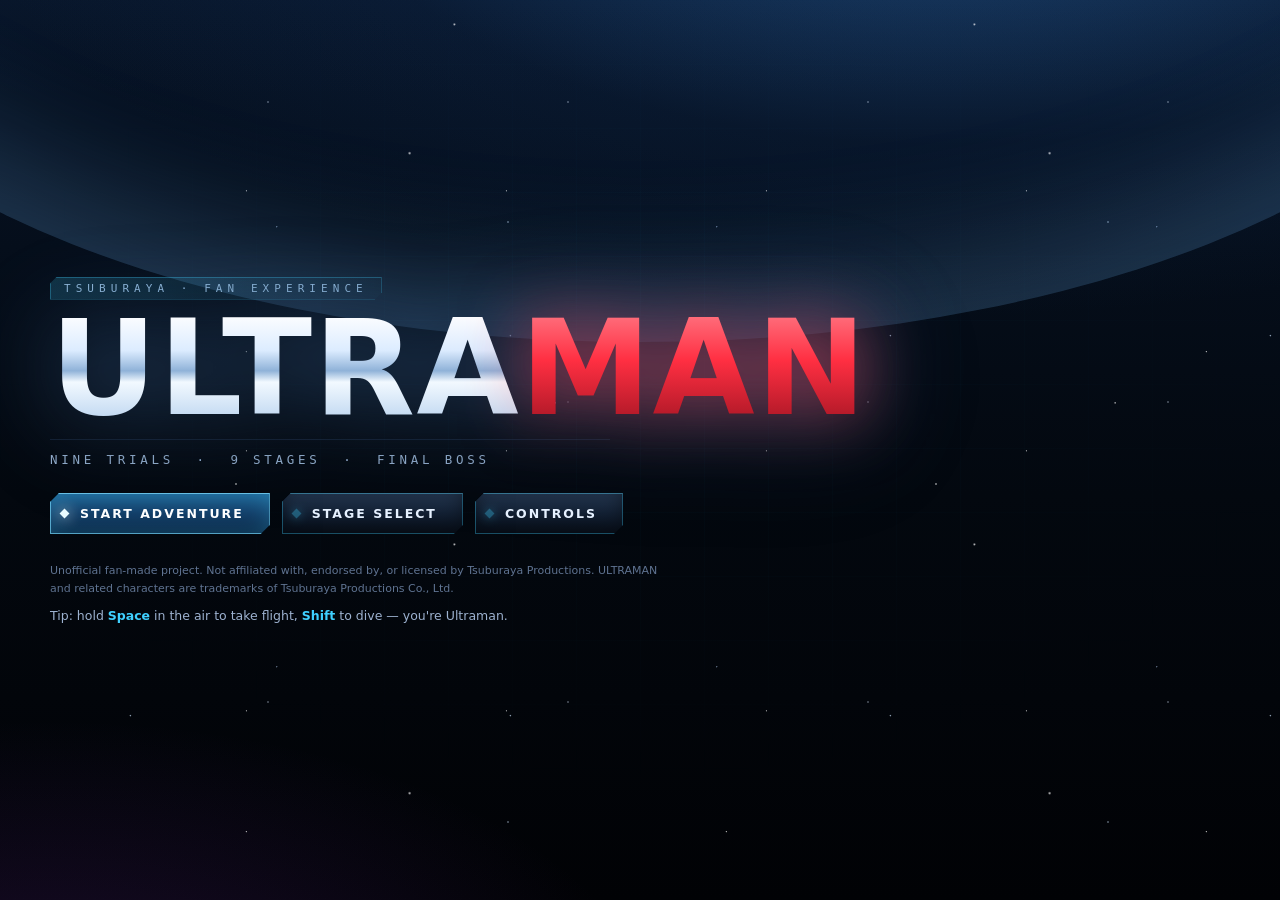
==== index.html @ 9711d571 "tokusatsu-brawler: three.js engine + asset pipeline for giant-hero vs kaiju games An engine, a level" ====
<!DOCTYPE html>
<html lang="id">
<head>
<meta charset="utf-8" />
<meta name="viewport" content="width=device-width, initial-scale=1, maximum-scale=1, user-scalable=no" />
<title>ULTRAMAN — Nine Trials</title>
<link rel="stylesheet" href="css/style.css?v=3" />
</head>
<body>

<div id="app">
  <canvas id="gl"></canvas>

  <!-- ======================= HUD ======================= -->
  <div id="hud" class="hidden">
    <!-- top left: vitals -->
    <div class="hud-tl">
      <div class="hero-card">
        <img id="heroPortrait" alt="" />
        <div class="hero-info">
          <div class="hero-name">ULTRAMAN</div>
          <div class="bar bar-hp">
            <div class="bar-fill" id="hpFill"></div>
            <div class="bar-ghost" id="hpGhost"></div>
            <span class="bar-label" id="hpText">100 / 100</span>
          </div>
          <div class="bar bar-en">
            <div class="bar-fill" id="enFill"></div>
            <span class="bar-label" id="enText">ENERGY</span>
          </div>
        </div>
        <div class="timer" id="colorTimer" title="Color Timer">
          <div class="timer-core"></div>
        </div>
      </div>
      <div class="ultra-clock">
        <span class="uc-label">ULTRA TIME</span>
        <span class="uc-time" id="ultraTime">3:00</span>
      </div>
    </div>

    <!-- top right: level + score -->
    <div class="hud-tr">
      <div class="stage-label">STAGE <span id="stageNum">1</span> / 9</div>
      <div class="stage-name" id="stageName">TOKYO RAMPAGE</div>
      <div class="obj" id="objective">Defeat all kaiju</div>
      <div class="score-row">
        <span class="score" id="score">0</span>
        <span class="score-cap">SCORE</span>
      </div>
      <div class="wave-row" id="waveRow"></div>
    </div>

    <!-- combo -->
    <div class="combo hidden" id="combo">
      <span id="comboNum">0</span><span class="combo-x">HIT</span>
      <div class="combo-rank" id="comboRank"></div>
    </div>

    <!-- hints -->
    <div class="hint" id="hint"></div>

    <!-- boss bar -->
    <div class="bossbar hidden" id="bossbar">
      <div class="boss-name" id="bossName">ZETTON</div>
      <div class="boss-hp"><div class="boss-hp-fill" id="bossFill"></div></div>
      <div class="boss-phase" id="bossPhase"></div>
    </div>

    <!-- finisher prompt -->
    <div class="finisher hidden" id="finisher">
      <div class="fin-key">F</div>
      <div class="fin-text">FINISH</div>
    </div>

    <!-- action bar -->
    <div class="actionbar">
      <div class="act" data-k="J"><b>J</b>LIGHT</div>
      <div class="act" data-k="K"><b>K</b>HEAVY</div>
      <div class="act" data-k="U"><b>U</b>SPECIUM</div>
      <div class="act" data-k="I"><b>I</b>SLASH</div>
      <div class="act" data-k="Q"><b>Q</b>DASH</div>
      <div class="act" data-k="Space"><b>SPC</b>FLY</div>
    </div>

    <div class="dbg" id="dbg"></div>
  </div>

  <!-- ======================= TITLE ======================= -->
  <div id="title" class="screen">
    <div class="title-bg"></div>
    <div class="title-art" id="titleArt"></div>
    <div class="title-inner">
      <div class="logo">
        <div class="logo-sub">TSUBURAYA · FAN EXPERIENCE</div>
        <h1>ULTRA<span>MAN</span></h1>
        <div class="logo-tag">NINE TRIALS &nbsp;·&nbsp; 9 STAGES &nbsp;·&nbsp; FINAL BOSS</div>
      </div>
      <div class="menu">
        <button class="btn primary" id="btnStart">START ADVENTURE</button>
        <button class="btn" id="btnLevels">STAGE SELECT</button>
        <button class="btn" id="btnControls">CONTROLS</button>
      </div>
      <div class="title-foot">
        <p class="disclaimer">
          Unofficial fan-made project. Not affiliated with, endorsed by, or licensed by
          Tsuburaya Productions. ULTRAMAN and related characters are trademarks of
          Tsuburaya Productions Co., Ltd.
        </p>
        <p class="hintline">Tip: hold <b>Space</b> in the air to take flight, <b>Shift</b> to dive — you're Ultraman.</p>
      </div>
    </div>
  </div>

  <!-- ======================= STAGE SELECT ======================= -->
  <div id="levelselect" class="screen hidden">
    <div class="panel wide">
      <h2>STAGE SELECT</h2>
      <div class="stages" id="stageGrid"></div>
      <div class="panel-foot"><button class="btn" id="btnLsBack">BACK</button></div>
    </div>
  </div>

  <!-- ======================= CONTROLS ======================= -->
  <div id="controls" class="screen hidden">
    <div class="panel">
      <h2>CONTROLS</h2>
      <div class="ctrl-grid">
        <div class="ctrl"><b>W A S D</b><span>Move</span></div>
        <div class="ctrl"><b>MOUSE</b><span>Look / aim</span></div>
        <div class="ctrl"><b>SHIFT</b><span>Sprint · hold in air to DIVE</span></div>
        <div class="ctrl"><b>SPACE</b><span>Jump · hold in air to FLY (release to sink)</span></div>
        <div class="ctrl"><b>J / Left click</b><span>Light attack — 3-hit combo</span></div>
        <div class="ctrl"><b>K / Right click</b><span>Heavy strike — breaks guard</span></div>
        <div class="ctrl"><b>U</b><span>Specium Ray — costs 40 energy</span></div>
        <div class="ctrl"><b>I</b><span>Ultra Slash — piercing ring</span></div>
        <div class="ctrl"><b>Q</b><span>Dash — invincible frames</span></div>
        <div class="ctrl"><b>F</b><span>Finisher (when prompted)</span></div>
        <div class="ctrl"><b>C</b><span>Lock-on / release camera</span></div>
        <div class="ctrl"><b>G</b><span>Summon an Ultra ally (once per stage)</span></div>
        <div class="ctrl"><b>M</b><span>Mute / unmute</span></div>
        <div class="ctrl"><b>ESC</b><span>Pause</span></div>
      </div>
      <p class="note">Chain light hits to raise the combo meter — higher combos build Ultra Energy faster and score more.
      Watch the <b>Ultra Timer</b>: when it hits zero your power drains and damage taken doubles.</p>
      <div class="panel-foot"><button class="btn" id="btnCtrlBack">BACK</button></div>
    </div>
  </div>

  <!-- ======================= PAUSE ======================= -->
  <div id="pause" class="screen hidden">
    <div class="panel">
      <h2>PAUSED</h2>
      <div class="menu">
        <button class="btn primary" id="btnResume">RESUME</button>
        <button class="btn" id="btnRestart">RESTART STAGE</button>
        <button class="btn" id="btnQuit">QUIT TO TITLE</button>
      </div>
      <div class="panel-foot small" id="pauseStats"></div>
    </div>
  </div>

  <!-- ======================= STAGE CLEAR ======================= -->
  <div id="clear" class="screen hidden">
    <div class="panel">
      <div class="clear-badge">STAGE CLEAR</div>
      <h2 id="clearTitle">TOKYO RAMPAGE</h2>
      <div class="stats" id="clearStats"></div>
      <div class="upgrade">
        <div class="up-title">CHOOSE A POWER-UP</div>
        <div class="up-grid" id="upGrid"></div>
      </div>
      <div class="panel-foot"><button class="btn primary" id="btnNext">NEXT STAGE</button></div>
    </div>
  </div>

  <!-- ======================= GAME OVER ======================= -->
  <div id="gameover" class="screen hidden">
    <div class="panel">
      <h2 class="danger" id="goTitle">COLOR TIMER — OUT</h2>
      <p class="note" id="goNote">The light fades… but Ultraman never truly falls.</p>
      <div class="stats" id="goStats"></div>
      <div class="panel-foot">
        <button class="btn primary" id="btnRetry">RETRY STAGE</button>
        <button class="btn" id="btnGoTitle">TITLE</button>
      </div>
    </div>
  </div>

  <!-- ======================= VICTORY ======================= -->
  <div id="victory" class="screen hidden">
    <div class="panel">
      <div class="clear-badge gold">ALL TRIALS CLEARED</div>
      <h2>PEACE RETURNS TO EARTH</h2>
      <div class="stats" id="vicStats"></div>
      <div class="panel-foot">
        <button class="btn primary" id="btnVicLevels">STAGE SELECT</button>
        <button class="btn" id="btnVicTitle">TITLE</button>
      </div>
    </div>
  </div>

  <!-- ======================= TOAST ======================= -->
  <div id="toast" class="hidden">
    <div class="toast-stage" id="toastStage">STAGE 1</div>
    <div class="toast-name" id="toastName">TOKYO RAMPAGE</div>
    <div class="toast-sub" id="toastSub"></div>
  </div>

  <div id="flash"></div>
  <div id="loading"><div class="spin"></div><div class="load-text">LOADING…</div></div>
</div>

<script src="js/three.min.js"></script>
<script src="js/lib/GLTFLoader.js"></script>
<script src="js/lib/SkeletonUtils.js"></script>
<script src="js/audio.js?v=3"></script>
<script src="js/fx.js?v=3"></script>
<script src="js/sprites.js?v=3"></script>
<script src="js/models.js?v=3"></script>
<script src="js/world.js?v=3"></script>
<script src="js/enemies.js?v=3"></script>
<script src="js/player.js?v=3"></script>
<script src="js/game.js?v=3"></script>
</body>
</html>
---- css/style.css ----
/* ============================================================================
   ULTRAMAN — NINE TRIALS
   Console UI skin: beveled steel frames, cut corners, cyan HUD glow.
   ========================================================================== */
:root{
  /* space + steel */
  --bg-0:#03060d;
  --bg-1:#070f1c;
  --steel-0:#31465f;
  --steel-1:#1d2c41;
  --steel-2:#111d2e;
  --steel-3:#070d17;
  --fill-0:#0a1322;
  --fill-1:#050a13;

  /* accents */
  --cyan:#3fd0ff;
  --cyan-dk:#1b6f96;
  --blue:#2f6fe0;
  --green:#39e07a;
  --amber:#ffc63d;
  --red:#ff3a4d;
  --violet:#9a6cff;

  /* type */
  --text:#e2ecfa;
  --muted:#7f95b5;
  --dim:#55698a;

  --line:rgba(63,208,255,.22);
  --line-soft:rgba(120,170,255,.13);
  --glass:rgba(8,15,26,.78);

  --mono:"SF Mono",ui-monospace,"JetBrains Mono",Menlo,Consolas,monospace;
  --sans:"Helvetica Neue",Inter,system-ui,-apple-system,"Segoe UI",Roboto,sans-serif;

  --ch:16px;          /* cut-corner size for panels */
  --ch-s:9px;         /* cut-corner size for buttons */
}
*{box-sizing:border-box;margin:0;padding:0}
html,body{height:100%;background:#000;overflow:hidden;color:var(--text);font-family:var(--sans);
  -webkit-font-smoothing:antialiased}
#app{position:fixed;inset:0;overflow:hidden}
canvas#gl{position:absolute;inset:0;width:100%;height:100%;display:block;background:#000}
.hidden{display:none !important}
button{font-family:inherit}

/* chamfer helpers */
.chamfer{clip-path:polygon(var(--ch) 0,100% 0,100% calc(100% - var(--ch)),calc(100% - var(--ch)) 100%,0 100%,0 var(--ch))}
.chamfer-s{clip-path:polygon(var(--ch-s) 0,100% 0,100% calc(100% - var(--ch-s)),calc(100% - var(--ch-s)) 100%,0 100%,0 var(--ch-s))}

/* ---------- shared space backdrop ---------- */
.screen{position:absolute;inset:0;display:flex;align-items:center;justify-content:center;z-index:40;
  overflow:hidden;
  background:
    radial-gradient(120% 80% at 76% -14%,rgba(48,118,196,.40) 0%,rgba(18,48,92,.14) 38%,transparent 62%),
    radial-gradient(90% 70% at 8% 112%,rgba(122,52,190,.20) 0%,transparent 58%),
    linear-gradient(180deg,#061021 0%,#03080f 52%,#010307 100%);
  animation:fadein .3s ease}
.screen::before{ /* star field */
  content:"";position:absolute;inset:-10%;pointer-events:none;opacity:.75;
  background-image:
    radial-gradient(1.6px 1.6px at 12% 22%,#fff,transparent),
    radial-gradient(1.2px 1.2px at 68% 12%,#cfe6ff,transparent),
    radial-gradient(1.8px 1.8px at 84% 38%,#fff,transparent),
    radial-gradient(1.1px 1.1px at 32% 64%,#dbe9ff,transparent),
    radial-gradient(1.5px 1.5px at 52% 82%,#fff,transparent),
    radial-gradient(1px 1px at 92% 72%,#bcd6ff,transparent),
    radial-gradient(1.3px 1.3px at 22% 88%,#fff,transparent),
    radial-gradient(1px 1px at 44% 8%,#fff,transparent),
    radial-gradient(1.2px 1.2px at 6% 52%,#cfe6ff,transparent),
    radial-gradient(1.1px 1.1px at 78% 92%,#fff,transparent);
  background-size:520px 520px,380px 380px,640px 640px,300px 300px,700px 700px,440px 440px,560px 560px,260px 260px,600px 600px,480px 480px;
  background-repeat:repeat}
.screen::after{ /* planet limb + scanlines */
  content:"";position:absolute;left:-20%;right:-20%;top:-58vh;height:96vh;border-radius:50%;
  pointer-events:none;
  background:linear-gradient(180deg,rgba(96,158,232,.20) 0%,rgba(50,104,178,.07) 42%,transparent 72%);
  box-shadow:inset 0 -60px 120px rgba(120,190,255,.22)}
@keyframes fadein{from{opacity:0}to{opacity:1}}

/* ---------- panels ---------- */
.panel{position:relative;z-index:2;width:min(700px,92vw);max-height:94vh;overflow:hidden;
  padding:30px 34px 26px;
  --ch:16px;
  clip-path:polygon(var(--ch) 0,100% 0,100% calc(100% - var(--ch)),calc(100% - var(--ch)) 100%,0 100%,0 var(--ch));
  background:linear-gradient(180deg,var(--steel-0) 0%,var(--steel-1) 4%,var(--steel-2) 18%,var(--steel-3) 100%);
  filter:drop-shadow(0 26px 60px rgba(0,0,0,.72)) drop-shadow(0 0 22px rgba(63,208,255,.13))}
.panel::before{ /* inner console fill */
  content:"";position:absolute;inset:4px;z-index:0;--ch:13px;
  clip-path:polygon(var(--ch) 0,100% 0,100% calc(100% - var(--ch)),calc(100% - var(--ch)) 100%,0 100%,0 var(--ch));
  background:
    linear-gradient(180deg,rgba(20,40,66,.55),rgba(5,10,19,.92) 26%,rgba(4,8,15,.96)),
    linear-gradient(180deg,#081020,#04080f);
  box-shadow:inset 0 0 0 1px rgba(63,208,255,.16),inset 0 0 60px rgba(0,0,0,.6)}
.panel::after{ /* corner brackets + scanlines */
  content:"";position:absolute;inset:10px;z-index:2;pointer-events:none;opacity:.6;
  background:
    linear-gradient(var(--cyan),var(--cyan)) left 0 top 0/22px 2px no-repeat,
    linear-gradient(var(--cyan),var(--cyan)) left 0 top 0/2px 22px no-repeat,
    linear-gradient(var(--cyan),var(--cyan)) right 0 top 0/22px 2px no-repeat,
    linear-gradient(var(--cyan),var(--cyan)) right 0 top 0/2px 22px no-repeat,
    linear-gradient(var(--cyan),var(--cyan)) left 0 bottom 0/22px 2px no-repeat,
    linear-gradient(var(--cyan),var(--cyan)) left 0 bottom 0/2px 22px no-repeat,
    linear-gradient(var(--cyan),var(--cyan)) right 0 bottom 0/22px 2px no-repeat,
    linear-gradient(var(--cyan),var(--cyan)) right 0 bottom 0/2px 22px no-repeat}
.panel > *{position:relative;z-index:1}
.panel.wide{width:min(1000px,95vw)}

.panel h2{position:relative;font-size:20px;letter-spacing:.24em;font-weight:800;text-transform:uppercase;
  color:#eef7ff;padding:2px 0 13px 18px;margin-bottom:16px;text-shadow:0 0 20px rgba(63,208,255,.5)}
.panel h2::before{content:"";position:absolute;left:0;top:4px;width:4px;height:20px;
  background:linear-gradient(180deg,var(--cyan),rgba(63,208,255,.1));box-shadow:0 0 14px var(--cyan)}
.panel h2::after{content:"";position:absolute;left:0;right:0;bottom:0;height:1px;
  background:linear-gradient(90deg,rgba(63,208,255,.8),rgba(63,208,255,.18) 45%,rgba(63,208,255,0))}
.panel h2.danger{color:#ffe0e4;text-shadow:0 0 24px rgba(255,58,77,.75)}
.panel h2.danger::before{background:linear-gradient(180deg,var(--red),rgba(255,58,77,.1));box-shadow:0 0 14px var(--red)}
.panel h2.danger::after{background:linear-gradient(90deg,rgba(255,58,77,.8),rgba(255,58,77,.14) 45%,transparent)}
.panel .note{font-size:13px;line-height:1.7;color:#a4b8d4;margin-top:12px}
.panel .note b{color:var(--cyan)}
.panel-foot{margin-top:20px;display:flex;gap:12px;flex-wrap:wrap;align-items:center;
  padding-top:14px;border-top:1px solid var(--line-soft)}
.panel-foot.small{font-family:var(--mono);font-size:11.5px;color:var(--muted);letter-spacing:.12em;
  border-top:0;padding-top:6px}

/* ---------- buttons ---------- */
.btn{position:relative;appearance:none;border:0;cursor:pointer;color:#e6f1ff;
  padding:13px 26px 13px 30px;font-weight:800;letter-spacing:.16em;font-size:12.5px;text-transform:uppercase;
  --ch-s:9px;
  clip-path:polygon(var(--ch-s) 0,100% 0,100% calc(100% - var(--ch-s)),calc(100% - var(--ch-s)) 100%,0 100%,0 var(--ch-s));
  background:linear-gradient(180deg,#22344c 0%,#132135 52%,#0a1321 100%);
  box-shadow:inset 0 0 0 1px rgba(63,208,255,.34),inset 0 1px 0 rgba(255,255,255,.09),inset 0 -10px 20px rgba(0,0,0,.45);
  transition:transform .14s,box-shadow .14s,background .14s,filter .14s}
.btn::before{content:"";position:absolute;left:11px;top:50%;width:7px;height:7px;margin-top:-3.5px;
  background:var(--cyan);opacity:.35;transform:rotate(45deg);
  box-shadow:0 0 10px var(--cyan);transition:.14s}
.btn:hover{background:linear-gradient(180deg,#28485f,#122a3c 55%,#08131d);color:#fff;
  box-shadow:inset 0 0 0 1px var(--cyan),inset 0 0 22px rgba(63,208,255,.22),inset 0 1px 0 rgba(255,255,255,.12);
  filter:drop-shadow(0 0 14px rgba(63,208,255,.4));transform:translateY(-1px)}
.btn:hover::before{opacity:1}
.btn:active{transform:translateY(1px)}
.btn.primary{background:linear-gradient(180deg,#1d5f8f 0%,#123c66 50%,#08213d 100%);color:#fdfeff;
  box-shadow:inset 0 0 0 1px rgba(120,220,255,.65),inset 0 0 26px rgba(63,208,255,.28),inset 0 1px 0 rgba(255,255,255,.2)}
.btn.primary::before{background:#eafcff;opacity:1;box-shadow:0 0 14px #eafcff}
.btn.primary:hover{background:linear-gradient(180deg,#2b86bf,#155080 55%,#0a2b4d);
  filter:drop-shadow(0 0 20px rgba(63,208,255,.6))}

/* ---------- title ---------- */
#title{background:
  radial-gradient(120% 80% at 74% -16%,rgba(56,132,214,.45) 0%,rgba(20,54,102,.16) 40%,transparent 64%),
  radial-gradient(80% 60% at 4% 116%,rgba(126,54,196,.22) 0%,transparent 60%),
  linear-gradient(180deg,#071427,#03080f 55%,#010205 100%)}
.title-bg{position:absolute;inset:0;opacity:.5;
  background-image:
    linear-gradient(rgba(63,208,255,.05) 1px,transparent 1px),
    linear-gradient(90deg,rgba(63,208,255,.05) 1px,transparent 1px);
  background-size:64px 64px,64px 64px;
  mask-image:radial-gradient(72% 62% at 50% 42%,#000 2%,transparent 80%)}
.title-art{position:absolute;right:1vw;bottom:0;height:90vh;width:min(48vw,660px);
  background-size:contain;background-repeat:no-repeat;background-position:right bottom;opacity:.95;
  filter:drop-shadow(0 0 70px rgba(63,208,255,.3)) saturate(.92);pointer-events:none}
.title-inner{position:relative;z-index:3;width:min(1180px,94vw);display:flex;flex-direction:column;gap:26px}
.logo-sub{display:inline-block;font-family:var(--mono);font-size:11px;letter-spacing:.46em;color:#8fb6d8;
  padding:5px 14px;margin-bottom:12px;--ch-s:7px;
  clip-path:polygon(var(--ch-s) 0,100% 0,100% calc(100% - var(--ch-s)),calc(100% - var(--ch-s)) 100%,0 100%,0 var(--ch-s));
  background:linear-gradient(90deg,rgba(63,208,255,.18),rgba(63,208,255,.02));
  box-shadow:inset 0 0 0 1px rgba(63,208,255,.3)}
.logo h1{font-size:clamp(50px,10.5vw,132px);line-height:.86;font-weight:900;letter-spacing:.01em;
  background:linear-gradient(180deg,#ffffff 0%,#dcecff 34%,#8fb2d8 52%,#f2f9ff 62%,#b9d3ef 100%);
  -webkit-background-clip:text;background-clip:text;color:transparent;
  filter:drop-shadow(0 0 42px rgba(96,168,255,.45)) drop-shadow(0 10px 26px rgba(0,0,0,.75))}
.logo h1 span{background:linear-gradient(180deg,#ff8f9a 0%,#ff2f42 45%,#8e0f1c 100%);
  -webkit-background-clip:text;background-clip:text;color:transparent;
  filter:drop-shadow(0 0 34px rgba(255,58,77,.65))}
.logo-tag{display:block;margin-top:14px;padding-top:12px;font-family:var(--mono);font-size:12.5px;letter-spacing:.3em;
  color:#93aecd;border-top:1px solid var(--line-soft);max-width:560px}
.menu{display:flex;gap:12px;flex-wrap:wrap}
.title .menu .btn{min-width:238px}
.title-foot{max-width:660px;margin-top:2px}
.disclaimer{font-size:11px;line-height:1.65;color:#5f7391;max-width:620px}
.hintline{font-size:12.5px;color:#9db2d0;margin-top:10px}
.hintline b{color:var(--cyan)}

/* ---------- controls ---------- */
.ctrl-grid{display:grid;grid-template-columns:1fr 1fr;gap:8px;max-height:52vh;overflow:auto;padding-right:4px}
.ctrl{position:relative;display:flex;flex-direction:column;gap:3px;padding:9px 12px 9px 14px;
  background:linear-gradient(90deg,rgba(24,44,70,.55),rgba(9,16,28,.5));
  box-shadow:inset 0 0 0 1px rgba(120,170,255,.14),inset 0 1px 0 rgba(255,255,255,.04)}
.ctrl::before{content:"";position:absolute;left:0;top:8px;bottom:8px;width:3px;
  background:linear-gradient(180deg,var(--cyan),rgba(63,208,255,.05))}
.ctrl b{font-family:var(--mono);font-size:12px;color:var(--cyan);letter-spacing:.1em;text-transform:uppercase}
.ctrl span{font-size:12.5px;color:#a7bad6}

/* ---------- stage select ---------- */
.stages{display:grid;grid-template-columns:repeat(3,1fr);gap:11px;max-height:54vh;overflow:auto;padding-right:6px}
.stage-card{position:relative;text-align:left;padding:13px 14px 12px;cursor:pointer;color:inherit;border:0;
  --ch-s:10px;
  clip-path:polygon(var(--ch-s) 0,100% 0,100% calc(100% - var(--ch-s)),calc(100% - var(--ch-s)) 100%,0 100%,0 var(--ch-s));
  background:linear-gradient(180deg,rgba(34,54,80,.66),rgba(10,17,29,.82));
  box-shadow:inset 0 0 0 1px rgba(63,208,255,.2),inset 0 1px 0 rgba(255,255,255,.06);
  transition:.15s}
.stage-card:hover{background:linear-gradient(180deg,rgba(44,86,120,.72),rgba(12,26,42,.9));
  box-shadow:inset 0 0 0 1px var(--cyan),inset 0 0 24px rgba(63,208,255,.16);
  filter:drop-shadow(0 0 12px rgba(63,208,255,.3));transform:translateY(-2px)}
.stage-card.locked{opacity:.42;cursor:not-allowed;filter:grayscale(.85)}
.stage-card.locked::after{content:"LOCKED";position:absolute;right:10px;bottom:8px;font-family:var(--mono);
  font-size:9px;letter-spacing:.24em;color:#8b9cb5;border:1px solid rgba(140,160,190,.35);padding:2px 6px}
.stage-card .sc-n{font-family:var(--mono);font-size:10px;color:var(--cyan);letter-spacing:.26em;opacity:.9}
.stage-card .sc-t{font-size:14.5px;font-weight:800;letter-spacing:.07em;margin:4px 0 5px;color:#fff;
  text-shadow:0 0 16px rgba(63,208,255,.35)}
.stage-card .sc-d{font-size:11px;color:#94a9c6;line-height:1.45;min-height:32px}
.stage-card .sc-b{margin-top:9px;padding-top:8px;border-top:1px solid rgba(63,208,255,.16);
  font-family:var(--mono);font-size:10px;color:#ff8b96;letter-spacing:.14em}
.stage-card .sc-diff{position:absolute;top:12px;right:13px;font-family:var(--mono);font-size:9px;
  letter-spacing:.18em;color:#9db4d2;border:1px solid rgba(140,170,200,.3);padding:2px 5px}
.stage-card .sc-diff.hard{color:#ffc63d;border-color:rgba(255,198,61,.45)}
.stage-card .sc-diff.extreme{color:#ff6b7a;border-color:rgba(255,58,77,.5)}
.stage-card .sc-star{margin-top:6px;font-family:var(--mono);font-size:10px;color:var(--amber);letter-spacing:.12em}

/* ---------- upgrade ---------- */
.upgrade{margin-top:18px;border-top:1px solid var(--line-soft);padding-top:15px}
.up-title{font-family:var(--mono);font-size:11px;letter-spacing:.28em;color:#8fa6c9;margin-bottom:11px}
.up-grid{display:grid;grid-template-columns:repeat(3,1fr);gap:10px}
.up-card{position:relative;padding:12px 12px 12px 34px;cursor:pointer;text-align:left;color:inherit;border:0;
  --ch-s:9px;
  clip-path:polygon(var(--ch-s) 0,100% 0,100% calc(100% - var(--ch-s)),calc(100% - var(--ch-s)) 100%,0 100%,0 var(--ch-s));
  background:linear-gradient(180deg,rgba(32,52,78,.6),rgba(9,16,28,.82));
  box-shadow:inset 0 0 0 1px rgba(63,208,255,.18);transition:.15s}
.up-card::before{content:attr(data-i);position:absolute;left:9px;top:12px;width:16px;height:16px;
  display:grid;place-items:center;font-family:var(--mono);font-size:10px;color:var(--cyan);
  background:rgba(63,208,255,.1);box-shadow:inset 0 0 0 1px rgba(63,208,255,.4)}
.up-card:hover{box-shadow:inset 0 0 0 1px var(--cyan),inset 0 0 22px rgba(63,208,255,.14);
  filter:drop-shadow(0 0 12px rgba(63,208,255,.28));transform:translateY(-2px)}
.up-card.sel{box-shadow:inset 0 0 0 1px var(--amber),inset 0 0 26px rgba(255,198,61,.18);
  filter:drop-shadow(0 0 14px rgba(255,198,61,.34))}
.up-card b{display:block;font-size:12.5px;letter-spacing:.08em;margin-bottom:4px;color:#fff}
.up-card span{font-size:11px;color:#94a9c6;line-height:1.45}

/* ---------- stats ---------- */
.stats{display:grid;grid-template-columns:1fr 1fr;gap:0 22px;font-family:var(--mono);font-size:12.5px;
  margin-top:12px;border-top:1px solid var(--line-soft)}
.stats .k,.stats .v{padding:8px 2px;border-bottom:1px solid rgba(120,170,255,.1)}
.stats .k{color:#8299bb;letter-spacing:.1em}
.stats .v{color:#eaf4ff;text-align:right;font-weight:700}
.clear-badge{display:inline-block;font-family:var(--mono);font-size:10.5px;letter-spacing:.36em;padding:6px 15px;
  margin-bottom:14px;color:#d6f6ff;--ch-s:7px;
  clip-path:polygon(var(--ch-s) 0,100% 0,100% calc(100% - var(--ch-s)),calc(100% - var(--ch-s)) 100%,0 100%,0 var(--ch-s));
  background:linear-gradient(90deg,rgba(63,208,255,.28),rgba(63,208,255,.06));
  box-shadow:inset 0 0 0 1px rgba(63,208,255,.55),0 0 22px rgba(63,208,255,.25)}
.clear-badge.gold{color:#fff3d2;
  background:linear-gradient(90deg,rgba(255,198,61,.3),rgba(255,198,61,.06));
  box-shadow:inset 0 0 0 1px rgba(255,198,61,.6),0 0 26px rgba(255,198,61,.3)}

/* ===================== HUD ===================== */
#hud{position:absolute;inset:0;z-index:20;pointer-events:none;font-family:var(--mono);
  text-shadow:0 1px 3px rgba(0,0,0,.9)}
.hud-tl{position:absolute;top:14px;left:14px;display:flex;flex-direction:column;gap:9px}

.hero-card{position:relative;display:flex;align-items:center;gap:12px;padding:9px 16px 9px 9px;
  --ch-s:11px;
  clip-path:polygon(var(--ch-s) 0,100% 0,100% calc(100% - var(--ch-s)),calc(100% - var(--ch-s)) 100%,0 100%,0 var(--ch-s));
  background:linear-gradient(90deg,rgba(22,44,72,.9) 0%,rgba(8,15,26,.72) 60%,rgba(8,15,26,.35) 100%);
  box-shadow:inset 0 0 0 1px rgba(63,208,255,.3),inset 0 1px 0 rgba(255,255,255,.07)}
.hero-card img{width:44px;height:58px;object-fit:cover;object-position:top center;background:#08111e;
  box-shadow:inset 0 0 0 1px rgba(63,208,255,.35);filter:saturate(1.05)}
.hero-info{display:flex;flex-direction:column;gap:5px;min-width:216px}
.hero-name{font-size:11px;letter-spacing:.28em;color:#d8e8fb}
.bar{position:relative;height:12px;overflow:hidden;background:rgba(4,9,17,.85);
  box-shadow:inset 0 0 0 1px rgba(63,208,255,.25)}
.bar::after{ /* segment ticks */
  content:"";position:absolute;inset:0;pointer-events:none;
  background:repeating-linear-gradient(90deg,transparent 0 7px,rgba(2,5,10,.85) 7px 9px)}
.bar-en{height:8px}
.bar-fill{position:absolute;inset:0;width:100%;transform-origin:left center;
  background:linear-gradient(90deg,#1e9e57,#39e07a 65%,#8ff6b0);transition:transform .18s ease;
  box-shadow:0 0 12px rgba(57,224,122,.5)}
.bar-en .bar-fill{background:linear-gradient(90deg,#2b6ef0,#3fd0ff);box-shadow:0 0 12px rgba(63,208,255,.55)}
.bar-ghost{position:absolute;inset:0;background:rgba(255,255,255,.55);transform-origin:left;
  transform:scaleX(1);transition:transform .7s ease .18s}
.bar-label{position:absolute;inset:0;display:flex;align-items:center;justify-content:center;
  font-size:9px;letter-spacing:.16em;color:#eef8ff;text-shadow:0 1px 2px #000}
.bar.low .bar-fill{background:linear-gradient(90deg,#c8121f,#ff5a68);box-shadow:0 0 14px rgba(255,58,77,.6)}

.timer{position:relative;width:38px;height:38px;border-radius:50%;display:grid;place-items:center;
  background:
    radial-gradient(circle at 50% 50%,rgba(2,6,12,.95) 42%,rgba(63,208,255,.08) 46%,transparent 60%),
    repeating-conic-gradient(rgba(63,208,255,.5) 0 3deg,transparent 3deg 15deg);
  box-shadow:0 0 0 1px rgba(63,208,255,.35),0 0 18px rgba(63,208,255,.3)}
.timer-core{width:17px;height:17px;border-radius:50%;background:#39e07a;box-shadow:0 0 16px #39e07a}
.timer.warn .timer-core{background:#ffc63d;box-shadow:0 0 16px #ffc63d}
.timer.warn{box-shadow:0 0 0 1px rgba(255,198,61,.45),0 0 18px rgba(255,198,61,.3)}
.timer.crit .timer-core{background:#ff2a3c;box-shadow:0 0 20px #ff2a3c;animation:pulse .45s infinite}
.timer.crit{box-shadow:0 0 0 1px rgba(255,58,77,.6),0 0 24px rgba(255,58,77,.45)}
@keyframes pulse{0%,100%{opacity:1;transform:scale(1)}50%{opacity:.35;transform:scale(.82)}}

.ultra-clock{display:flex;align-items:center;gap:10px;width:max-content;padding:6px 14px;--ch-s:8px;
  clip-path:polygon(var(--ch-s) 0,100% 0,100% calc(100% - var(--ch-s)),calc(100% - var(--ch-s)) 100%,0 100%,0 var(--ch-s));
  background:linear-gradient(90deg,rgba(20,40,66,.85),rgba(7,13,23,.6));
  box-shadow:inset 0 0 0 1px rgba(63,208,255,.26)}
.uc-label{font-size:9.5px;letter-spacing:.26em;color:#8aa4c6}
.uc-time{font-size:17px;font-weight:700;color:#eaf4ff;letter-spacing:.06em}
.ultra-clock.danger{box-shadow:inset 0 0 0 1px rgba(255,58,77,.6),0 0 18px rgba(255,58,77,.28)}
.ultra-clock.danger .uc-time{color:#ff6b7a;animation:pulse .7s infinite}

.hud-tr{position:absolute;top:14px;right:14px;text-align:right;display:flex;flex-direction:column;
  gap:5px;align-items:flex-end}
.stage-label{font-size:10px;letter-spacing:.34em;color:#8aa4c6}
.stage-name{font-size:19px;font-weight:800;letter-spacing:.12em;color:#fff;
  text-shadow:0 0 22px rgba(63,208,255,.5),0 2px 12px rgba(0,0,0,.95)}
.obj{font-size:11px;color:var(--cyan);letter-spacing:.08em;font-family:var(--sans)}
.score-row{display:flex;align-items:baseline;gap:8px;margin-top:4px}
.score{font-size:23px;font-weight:700;color:var(--amber);font-family:var(--mono);
  text-shadow:0 0 18px rgba(255,198,61,.55)}
.score-cap{font-size:9px;letter-spacing:.26em;color:#8aa4c6}
.wave-row{display:flex;gap:5px;margin-top:5px}
.wave-pip{width:20px;height:5px;background:rgba(255,255,255,.14);
  clip-path:polygon(3px 0,100% 0,calc(100% - 3px) 100%,0 100%)}
.wave-pip.on{background:var(--cyan);box-shadow:0 0 10px var(--cyan)}
.wave-pip.done{background:rgba(57,224,122,.9);box-shadow:0 0 8px rgba(57,224,122,.6)}

.combo{position:absolute;left:50%;top:18%;transform:translateX(-50%);text-align:center;
  text-shadow:0 4px 30px rgba(0,0,0,.9)}
.combo span#comboNum{font-size:58px;font-weight:900;color:#fff;font-family:var(--mono);letter-spacing:-.03em;
  text-shadow:0 0 26px rgba(63,208,255,.75),0 4px 26px rgba(0,0,0,.9)}
.combo-x{font-size:15px;letter-spacing:.26em;color:var(--amber);margin-left:6px}
.combo-rank{font-size:13px;letter-spacing:.4em;color:var(--cyan);margin-top:-6px}
.combo.pop{animation:pop .22s ease}
@keyframes pop{0%{transform:translateX(-50%) scale(1.35)}100%{transform:translateX(-50%) scale(1)}}

.hint{position:absolute;left:50%;bottom:15%;transform:translateX(-50%);font-family:var(--sans);font-size:13.5px;
  color:#e6f1ff;padding:9px 20px 9px 24px;--ch-s:8px;max-width:70vw;text-align:center;
  clip-path:polygon(var(--ch-s) 0,100% 0,100% calc(100% - var(--ch-s)),calc(100% - var(--ch-s)) 100%,0 100%,0 var(--ch-s));
  background:linear-gradient(90deg,rgba(18,40,66,.92),rgba(6,11,20,.82));
  box-shadow:inset 0 0 0 1px rgba(63,208,255,.34);transition:opacity .3s;opacity:0}
.hint::before{content:"";position:absolute;left:8px;top:50%;width:6px;height:6px;margin-top:-3px;
  background:var(--cyan);transform:rotate(45deg);box-shadow:0 0 10px var(--cyan)}
.hint.show{opacity:1}

.bossbar{position:absolute;left:50%;top:70px;transform:translateX(-50%);width:min(660px,74vw);text-align:center}
.boss-name{font-size:15px;letter-spacing:.32em;color:#ffe2e6;margin-bottom:6px;
  text-shadow:0 0 22px rgba(255,58,77,.8)}
.boss-hp{position:relative;height:13px;overflow:hidden;background:rgba(4,7,14,.9);
  box-shadow:inset 0 0 0 1px rgba(255,58,77,.55),0 0 20px rgba(255,58,77,.22)}
.boss-hp::after{content:"";position:absolute;inset:0;pointer-events:none;
  background:repeating-linear-gradient(90deg,transparent 0 11px,rgba(2,4,9,.85) 11px 14px)}
.boss-hp-fill{height:100%;width:100%;transform-origin:left;
  background:linear-gradient(90deg,#7d0d19,#ff3a4d 60%,#ff98a3);box-shadow:0 0 16px rgba(255,58,77,.6)}
.boss-phase{font-size:10px;letter-spacing:.3em;color:#ff9aa4;margin-top:5px}

.finisher{position:absolute;left:50%;top:52%;transform:translate(-50%,-50%);display:flex;flex-direction:column;
  align-items:center;gap:8px}
.fin-key{width:56px;height:56px;display:grid;place-items:center;font-size:25px;font-weight:800;color:#fff;
  --ch-s:12px;
  clip-path:polygon(var(--ch-s) 0,100% 0,100% calc(100% - var(--ch-s)),calc(100% - var(--ch-s)) 100%,0 100%,0 var(--ch-s));
  background:linear-gradient(180deg,#ff5a68,#8e0f1c);
  box-shadow:inset 0 0 0 1px rgba(255,180,190,.85),0 0 36px rgba(255,58,77,.8);
  animation:pulse .6s infinite}
.fin-text{font-size:12px;letter-spacing:.36em;color:#ffe2e6;text-shadow:0 0 18px rgba(255,58,77,.8)}

.actionbar{position:absolute;bottom:13px;left:50%;transform:translateX(-50%);display:flex;gap:6px;
  flex-wrap:nowrap;justify-content:center;opacity:.66;white-space:nowrap}
.act{position:relative;display:flex;align-items:center;gap:6px;font-family:var(--mono);font-size:9.5px;
  letter-spacing:.12em;color:#b7c8e2;padding:5px 10px 5px 5px;--ch-s:6px;
  clip-path:polygon(var(--ch-s) 0,100% 0,100% calc(100% - var(--ch-s)),calc(100% - var(--ch-s)) 100%,0 100%,0 var(--ch-s));
  background:linear-gradient(90deg,rgba(18,34,56,.85),rgba(6,11,20,.7));
  box-shadow:inset 0 0 0 1px rgba(63,208,255,.22)}
.act b{display:grid;place-items:center;min-width:16px;height:15px;padding:0 3px;font-size:9px;font-weight:700;
  color:var(--cyan);background:rgba(63,208,255,.12);box-shadow:inset 0 0 0 1px rgba(63,208,255,.5)}
.act.cool{opacity:.32;filter:saturate(.4)}
.dbg{position:absolute;bottom:7px;left:9px;font-size:9.5px;color:#3f5273;font-family:var(--mono);
  letter-spacing:.06em}

/* ---------- toast ---------- */
#toast{position:absolute;left:50%;top:30%;transform:translate(-50%,-50%);text-align:center;z-index:35;
  animation:toastin 2.8s ease forwards;pointer-events:none;padding:16px 46px}
#toast::before,#toast::after{content:"";position:absolute;left:0;right:0;height:1px;
  background:linear-gradient(90deg,transparent,rgba(63,208,255,.85),transparent)}
#toast::before{top:0}
#toast::after{bottom:0}
@keyframes toastin{0%{opacity:0;transform:translate(-50%,-50%) scale(.9)}12%{opacity:1;transform:translate(-50%,-50%) scale(1)}
  80%{opacity:1}100%{opacity:0;transform:translate(-50%,-58%) scale(1.02)}}
.toast-stage{font-family:var(--mono);font-size:12px;letter-spacing:.52em;color:var(--cyan);
  text-shadow:0 0 18px rgba(63,208,255,.7)}
.toast-name{font-size:clamp(32px,6vw,64px);font-weight:900;letter-spacing:.02em;margin:6px 0;color:#fff;
  text-shadow:0 0 46px rgba(96,168,255,.6),0 8px 30px #000}
.toast-sub{font-family:var(--mono);font-size:12px;letter-spacing:.26em;color:#93a6c2}

#flash{position:absolute;inset:0;background:#fff;opacity:0;pointer-events:none;z-index:38;transition:opacity .12s}
#loading{position:absolute;inset:0;display:grid;place-items:center;background:#010307;z-index:60;
  align-content:center;gap:18px}
.spin{width:52px;height:52px;border-radius:50%;
  background:conic-gradient(from 0deg,transparent 0 40deg,rgba(63,208,255,.9) 90deg,transparent 150deg);
  mask:radial-gradient(farthest-side,transparent calc(100% - 4px),#000 calc(100% - 4px));
  -webkit-mask:radial-gradient(farthest-side,transparent calc(100% - 4px),#000 calc(100% - 4px));
  animation:spin 1s linear infinite}
@keyframes spin{to{transform:rotate(360deg)}}
.load-text{font-family:var(--mono);font-size:11.5px;letter-spacing:.44em;color:#6f88ad}

@media (max-width:900px){
  .ctrl-grid{grid-template-columns:1fr}
  .stages{grid-template-columns:1fr 1fr}
  .up-grid{grid-template-columns:1fr}
  .title-art{opacity:.32;width:84vw;height:58vh}
  .actionbar{display:none}
  .hero-info{min-width:150px}
  .stats{grid-template-columns:1fr}
  .title .menu .btn{min-width:100%}
}
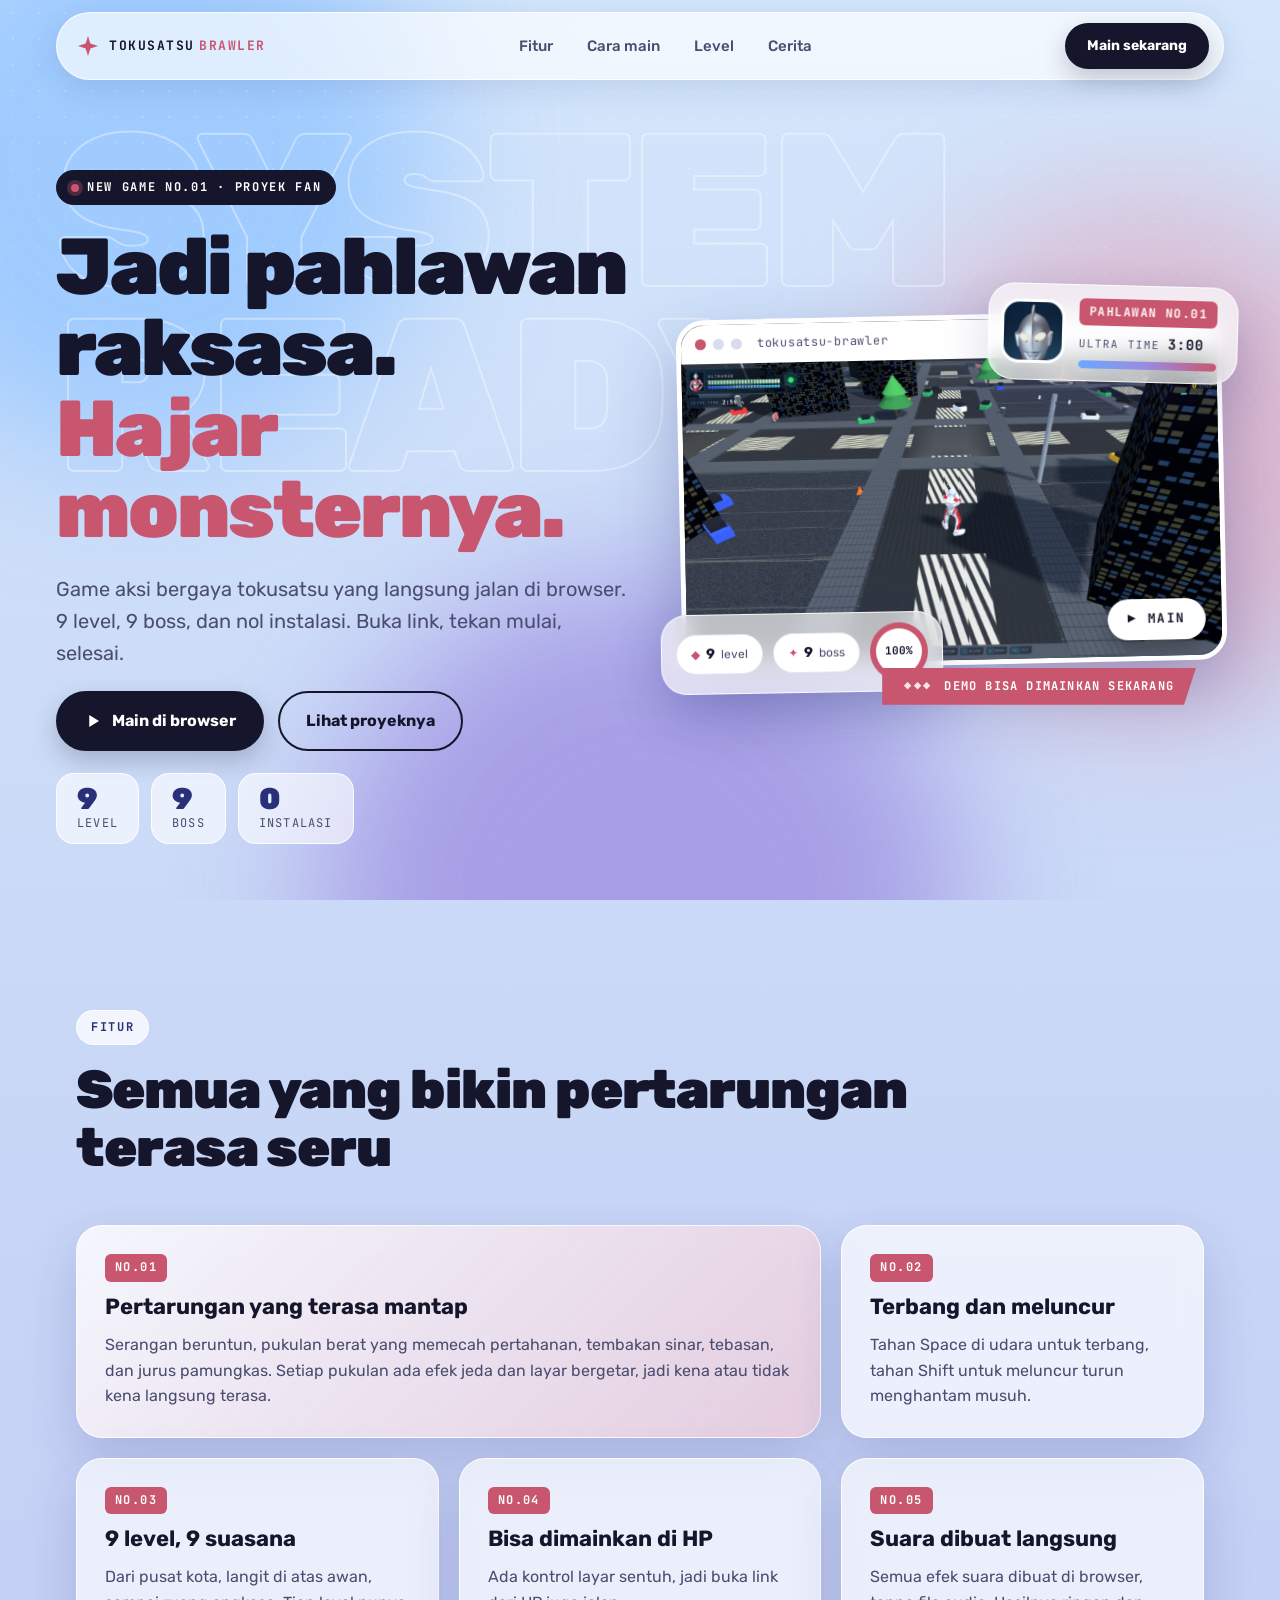
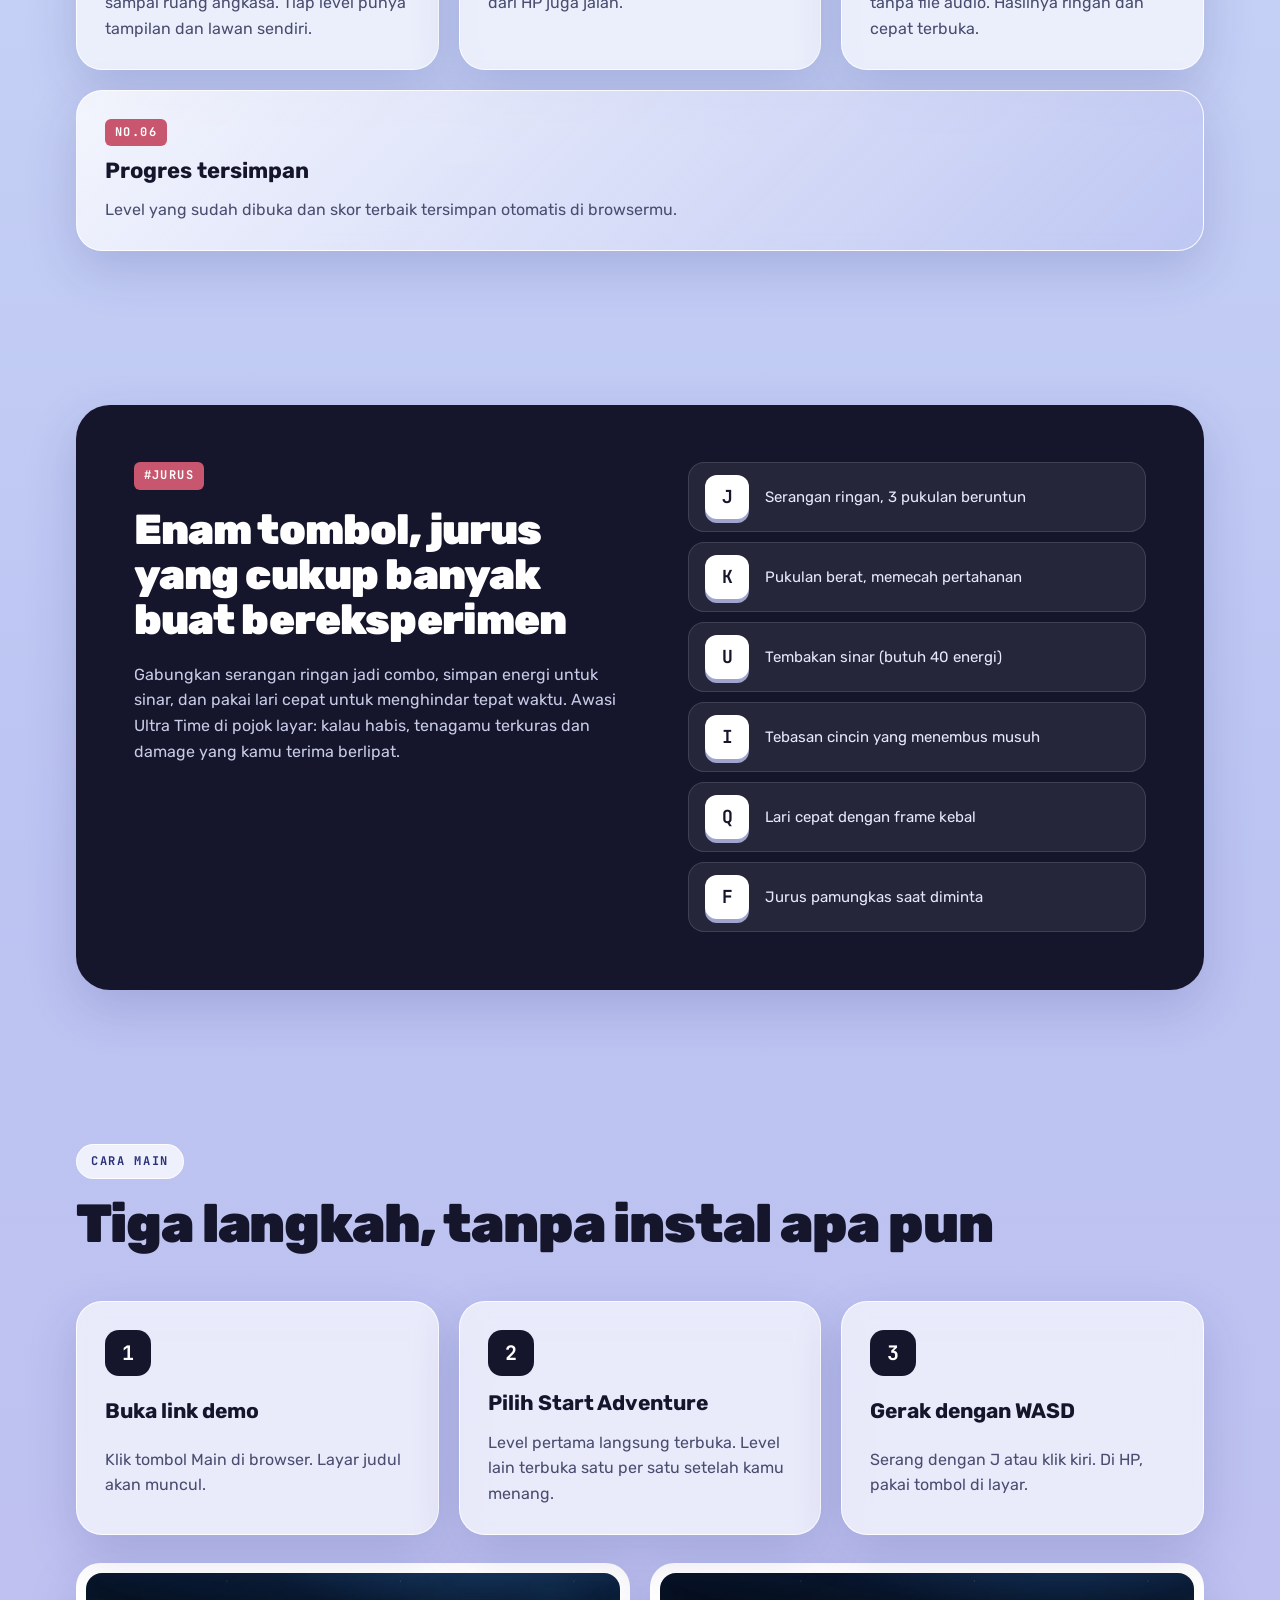
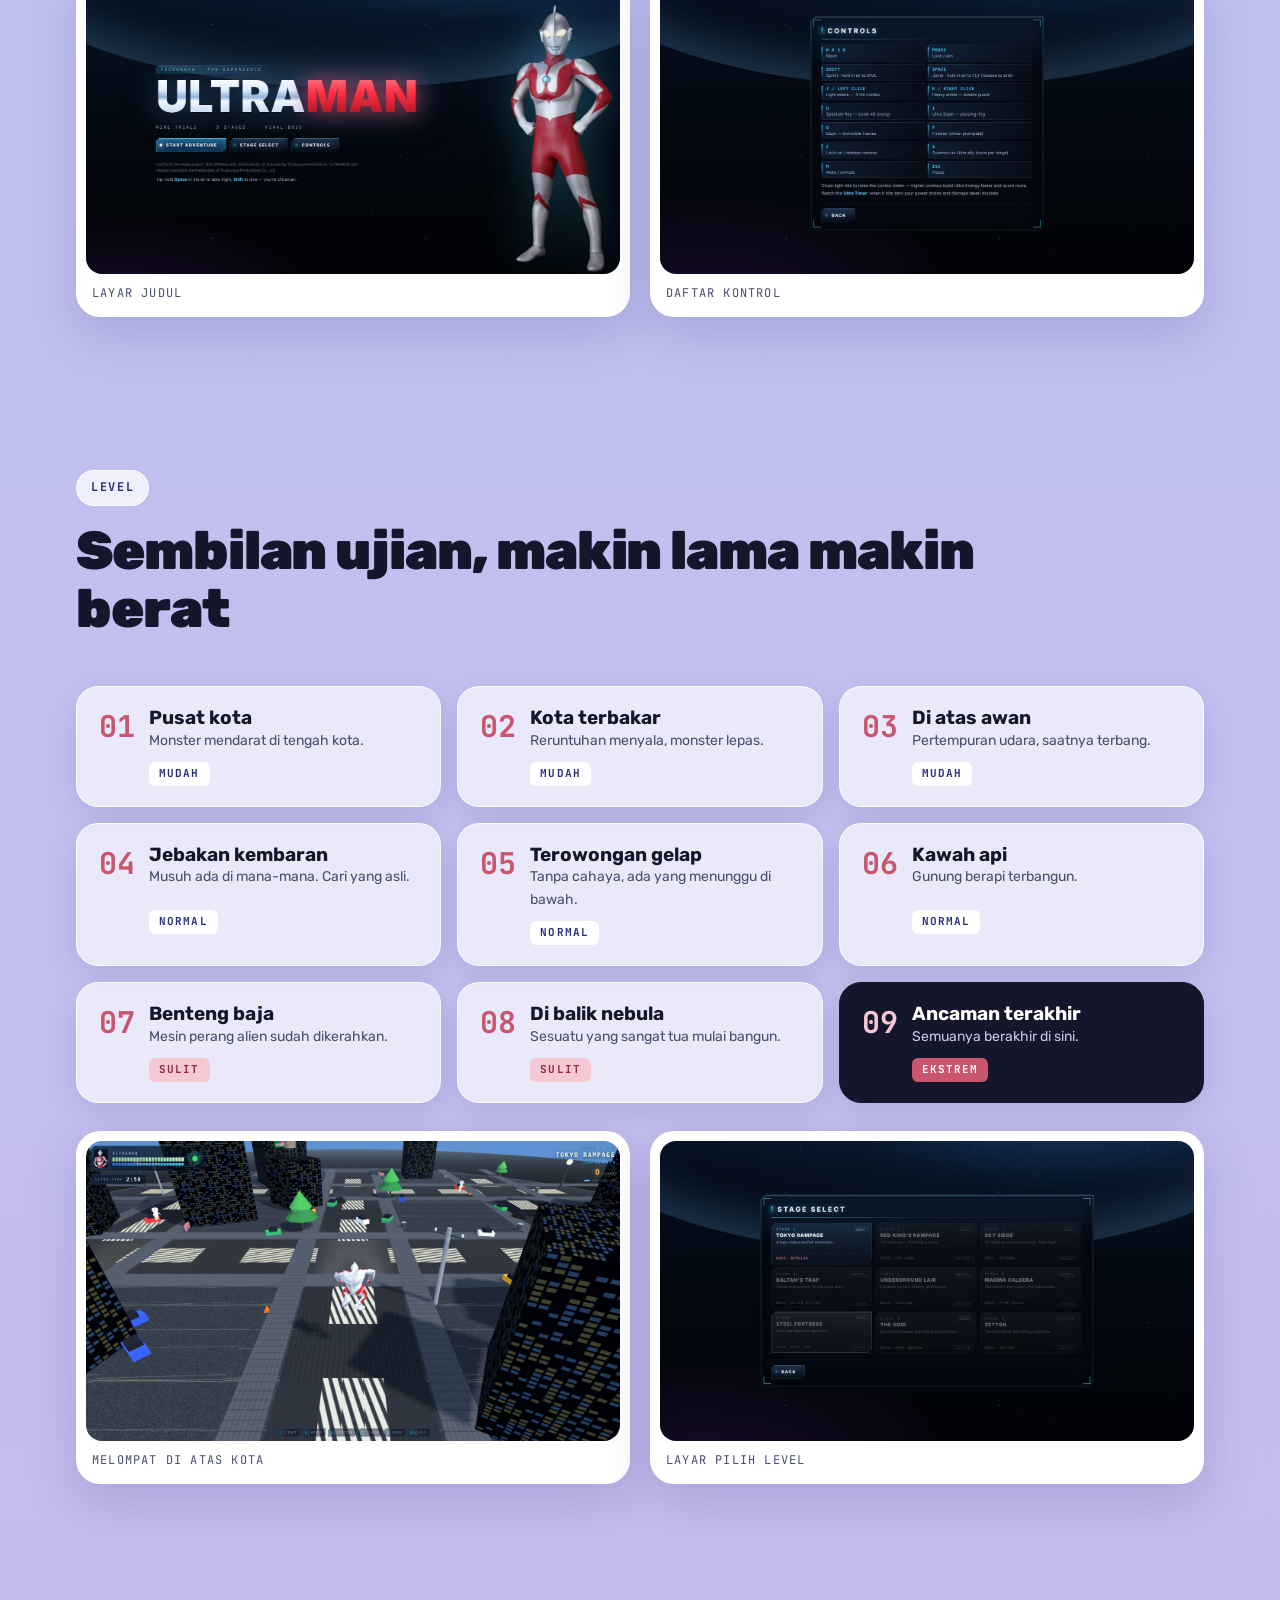
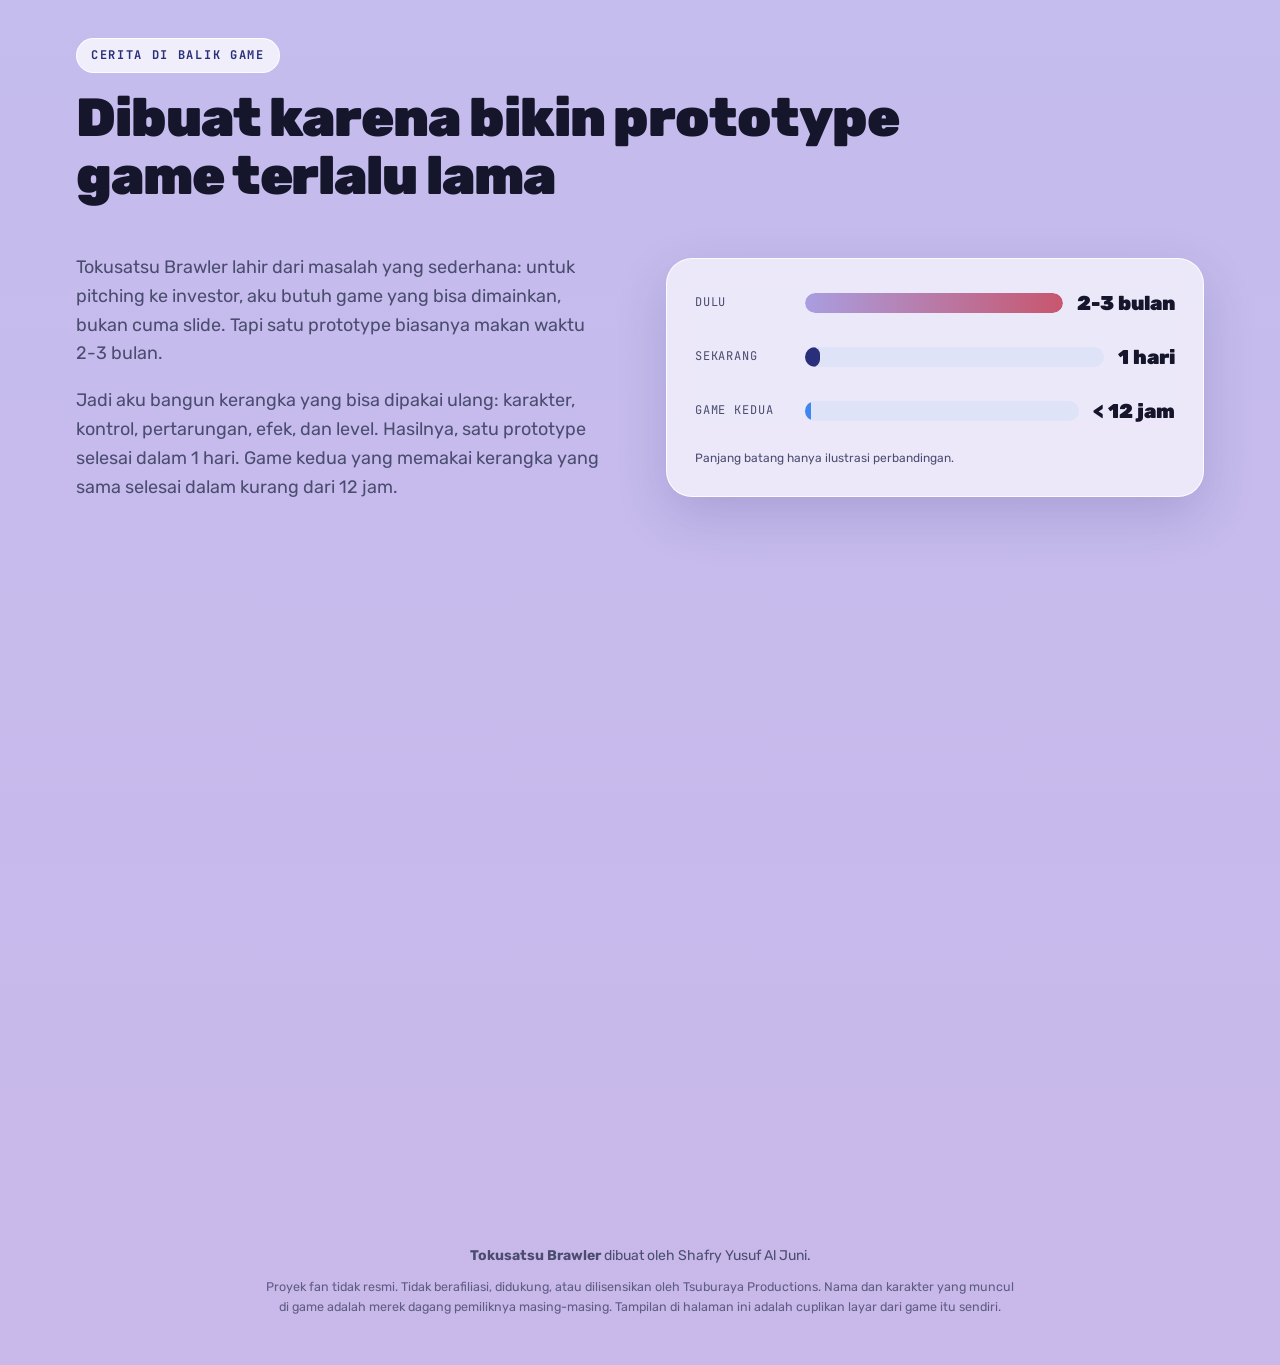
==== commit 58580e24: "Landing page Tokusatsu Brawler Co-Authored-By: Claude Sonnet 5.5 <noreply@anthropic.com> Claude-Sess" ====
--- a/index.html
+++ b/index.html
@@ -1,226 +1,226 @@
-<!DOCTYPE html>
+<!doctype html>
 <html lang="id">
 <head>
-<meta charset="utf-8" />
-<meta name="viewport" content="width=device-width, initial-scale=1, maximum-scale=1, user-scalable=no" />
-<title>ULTRAMAN — Nine Trials</title>
-<link rel="stylesheet" href="css/style.css?v=3" />
+  <meta charset="utf-8">
+  <meta name="viewport" content="width=device-width, initial-scale=1">
+  <title>Tokusatsu Brawler: game aksi pahlawan raksasa di browser</title>
+  <meta name="description" content="Tokusatsu Brawler adalah game aksi pahlawan raksasa lawan monster. 9 level, 9 boss, langsung main di browser tanpa instal apa pun.">
+  <meta name="theme-color" content="#b7bff0">
+  <meta property="og:title" content="Tokusatsu Brawler">
+  <meta property="og:description" content="Jadi pahlawan raksasa dan hajar monster. 9 level, 9 boss, langsung main di browser.">
+  <meta property="og:image" content="assets/img/gameplay-1.jpg">
+  <link rel="icon" href="favicon.svg" type="image/svg+xml">
+  <link rel="preconnect" href="https://fonts.googleapis.com">
+  <link rel="preconnect" href="https://fonts.gstatic.com" crossorigin>
+  <link href="https://fonts.googleapis.com/css2?family=JetBrains+Mono:wght@500;700&family=Rubik:wght@400;500;700;900&display=swap" rel="stylesheet">
+  <link rel="stylesheet" href="css/style.css">
 </head>
 <body>
-
-<div id="app">
-  <canvas id="gl"></canvas>
-
-  <!-- ======================= HUD ======================= -->
-  <div id="hud" class="hidden">
-    <!-- top left: vitals -->
-    <div class="hud-tl">
-      <div class="hero-card">
-        <img id="heroPortrait" alt="" />
-        <div class="hero-info">
-          <div class="hero-name">ULTRAMAN</div>
-          <div class="bar bar-hp">
-            <div class="bar-fill" id="hpFill"></div>
-            <div class="bar-ghost" id="hpGhost"></div>
-            <span class="bar-label" id="hpText">100 / 100</span>
+  <div class="sky" aria-hidden="true">
+    <span class="orb orb-a"></span><span class="orb orb-b"></span><span class="orb orb-c"></span>
+    <span class="grain"></span>
+  </div>
+
+  <header class="nav">
+    <a class="brand" href="#top" aria-label="Tokusatsu Brawler, ke atas">
+      <svg viewBox="0 0 24 24" width="22" height="22" aria-hidden="true"><path d="M12 1l2.6 8.4L23 12l-8.4 2.6L12 23l-2.6-8.4L1 12l8.4-2.6z" fill="currentColor"/></svg>
+      <span>TOKUSATSU<b>BRAWLER</b></span>
+    </a>
+    <nav class="nav-links" aria-label="Menu utama">
+      <a href="#fitur">Fitur</a>
+      <a href="#cara-main">Cara main</a>
+      <a href="#level">Level</a>
+      <a href="#cerita">Cerita</a>
+    </nav>
+    <a class="btn btn-small" href="https://ultraman-nine-trials.pages.dev/" target="_blank" rel="noopener">Main sekarang</a>
+  </header>
+
+  <main id="top">
+    <!-- HERO -->
+    <section class="hero">
+      <p class="ghost" aria-hidden="true">SYSTEM<br>READY</p>
+      <div class="hero-copy">
+        <p class="chip chip-dark"><span class="dot"></span> NEW GAME NO.01 · PROYEK FAN</p>
+        <h1>Jadi pahlawan raksasa. <em>Hajar monsternya.</em></h1>
+        <p class="lead">Game aksi bergaya tokusatsu yang langsung jalan di browser. 9 level, 9 boss, dan nol instalasi. Buka link, tekan mulai, selesai.</p>
+        <div class="cta-row">
+          <a class="btn" href="https://ultraman-nine-trials.pages.dev/" target="_blank" rel="noopener">
+            <svg viewBox="0 0 24 24" width="18" height="18" aria-hidden="true"><path d="M7 4l13 8-13 8z" fill="currentColor"/></svg>
+            Main di browser
+          </a>
+          <a class="btn btn-ghost" href="https://github.com/shafry00/tokusatsu-brawler" target="_blank" rel="noopener">Lihat proyeknya</a>
+        </div>
+        <ul class="mini-stats" aria-label="Ringkasan game">
+          <li><b>9</b><span>level</span></li>
+          <li><b>9</b><span>boss</span></li>
+          <li><b>0</b><span>instalasi</span></li>
+        </ul>
+      </div>
+
+      <div class="hero-visual">
+        <figure class="window">
+          <div class="window-bar" aria-hidden="true"><i></i><i></i><i></i><span>tokusatsu-brawler</span></div>
+          <img src="assets/img/gameplay-1.jpg" alt="Cuplikan gameplay: pahlawan raksasa berjalan di jalanan kota di antara gedung-gedung" width="1400" height="788" fetchpriority="high">
+          <a class="play-pill" href="https://ultraman-nine-trials.pages.dev/" target="_blank" rel="noopener">▶ MAIN</a>
+        </figure>
+
+        <aside class="card profile" aria-label="Kartu profil pahlawan">
+          <img src="assets/img/avatar.jpg" alt="" width="64" height="64">
+          <div>
+            <p class="tag">PAHLAWAN NO.01</p>
+            <p class="profile-line">ULTRA TIME <b>3:00</b></p>
+            <div class="bar"><span style="--v:100%"></span></div>
           </div>
-          <div class="bar bar-en">
-            <div class="bar-fill" id="enFill"></div>
-            <span class="bar-label" id="enText">ENERGY</span>
-          </div>
-        </div>
-        <div class="timer" id="colorTimer" title="Color Timer">
-          <div class="timer-core"></div>
-        </div>
-      </div>
-      <div class="ultra-clock">
-        <span class="uc-label">ULTRA TIME</span>
-        <span class="uc-time" id="ultraTime">3:00</span>
-      </div>
-    </div>
-
-    <!-- top right: level + score -->
-    <div class="hud-tr">
-      <div class="stage-label">STAGE <span id="stageNum">1</span> / 9</div>
-      <div class="stage-name" id="stageName">TOKYO RAMPAGE</div>
-      <div class="obj" id="objective">Defeat all kaiju</div>
-      <div class="score-row">
-        <span class="score" id="score">0</span>
-        <span class="score-cap">SCORE</span>
-      </div>
-      <div class="wave-row" id="waveRow"></div>
-    </div>
-
-    <!-- combo -->
-    <div class="combo hidden" id="combo">
-      <span id="comboNum">0</span><span class="combo-x">HIT</span>
-      <div class="combo-rank" id="comboRank"></div>
-    </div>
-
-    <!-- hints -->
-    <div class="hint" id="hint"></div>
-
-    <!-- boss bar -->
-    <div class="bossbar hidden" id="bossbar">
-      <div class="boss-name" id="bossName">ZETTON</div>
-      <div class="boss-hp"><div class="boss-hp-fill" id="bossFill"></div></div>
-      <div class="boss-phase" id="bossPhase"></div>
-    </div>
-
-    <!-- finisher prompt -->
-    <div class="finisher hidden" id="finisher">
-      <div class="fin-key">F</div>
-      <div class="fin-text">FINISH</div>
-    </div>
-
-    <!-- action bar -->
-    <div class="actionbar">
-      <div class="act" data-k="J"><b>J</b>LIGHT</div>
-      <div class="act" data-k="K"><b>K</b>HEAVY</div>
-      <div class="act" data-k="U"><b>U</b>SPECIUM</div>
-      <div class="act" data-k="I"><b>I</b>SLASH</div>
-      <div class="act" data-k="Q"><b>Q</b>DASH</div>
-      <div class="act" data-k="Space"><b>SPC</b>FLY</div>
-    </div>
-
-    <div class="dbg" id="dbg"></div>
-  </div>
-
-  <!-- ======================= TITLE ======================= -->
-  <div id="title" class="screen">
-    <div class="title-bg"></div>
-    <div class="title-art" id="titleArt"></div>
-    <div class="title-inner">
-      <div class="logo">
-        <div class="logo-sub">TSUBURAYA · FAN EXPERIENCE</div>
-        <h1>ULTRA<span>MAN</span></h1>
-        <div class="logo-tag">NINE TRIALS &nbsp;·&nbsp; 9 STAGES &nbsp;·&nbsp; FINAL BOSS</div>
-      </div>
-      <div class="menu">
-        <button class="btn primary" id="btnStart">START ADVENTURE</button>
-        <button class="btn" id="btnLevels">STAGE SELECT</button>
-        <button class="btn" id="btnControls">CONTROLS</button>
-      </div>
-      <div class="title-foot">
-        <p class="disclaimer">
-          Unofficial fan-made project. Not affiliated with, endorsed by, or licensed by
-          Tsuburaya Productions. ULTRAMAN and related characters are trademarks of
-          Tsuburaya Productions Co., Ltd.
-        </p>
-        <p class="hintline">Tip: hold <b>Space</b> in the air to take flight, <b>Shift</b> to dive — you're Ultraman.</p>
-      </div>
-    </div>
-  </div>
-
-  <!-- ======================= STAGE SELECT ======================= -->
-  <div id="levelselect" class="screen hidden">
-    <div class="panel wide">
-      <h2>STAGE SELECT</h2>
-      <div class="stages" id="stageGrid"></div>
-      <div class="panel-foot"><button class="btn" id="btnLsBack">BACK</button></div>
-    </div>
-  </div>
-
-  <!-- ======================= CONTROLS ======================= -->
-  <div id="controls" class="screen hidden">
-    <div class="panel">
-      <h2>CONTROLS</h2>
-      <div class="ctrl-grid">
-        <div class="ctrl"><b>W A S D</b><span>Move</span></div>
-        <div class="ctrl"><b>MOUSE</b><span>Look / aim</span></div>
-        <div class="ctrl"><b>SHIFT</b><span>Sprint · hold in air to DIVE</span></div>
-        <div class="ctrl"><b>SPACE</b><span>Jump · hold in air to FLY (release to sink)</span></div>
-        <div class="ctrl"><b>J / Left click</b><span>Light attack — 3-hit combo</span></div>
-        <div class="ctrl"><b>K / Right click</b><span>Heavy strike — breaks guard</span></div>
-        <div class="ctrl"><b>U</b><span>Specium Ray — costs 40 energy</span></div>
-        <div class="ctrl"><b>I</b><span>Ultra Slash — piercing ring</span></div>
-        <div class="ctrl"><b>Q</b><span>Dash — invincible frames</span></div>
-        <div class="ctrl"><b>F</b><span>Finisher (when prompted)</span></div>
-        <div class="ctrl"><b>C</b><span>Lock-on / release camera</span></div>
-        <div class="ctrl"><b>G</b><span>Summon an Ultra ally (once per stage)</span></div>
-        <div class="ctrl"><b>M</b><span>Mute / unmute</span></div>
-        <div class="ctrl"><b>ESC</b><span>Pause</span></div>
-      </div>
-      <p class="note">Chain light hits to raise the combo meter — higher combos build Ultra Energy faster and score more.
-      Watch the <b>Ultra Timer</b>: when it hits zero your power drains and damage taken doubles.</p>
-      <div class="panel-foot"><button class="btn" id="btnCtrlBack">BACK</button></div>
-    </div>
-  </div>
-
-  <!-- ======================= PAUSE ======================= -->
-  <div id="pause" class="screen hidden">
-    <div class="panel">
-      <h2>PAUSED</h2>
-      <div class="menu">
-        <button class="btn primary" id="btnResume">RESUME</button>
-        <button class="btn" id="btnRestart">RESTART STAGE</button>
-        <button class="btn" id="btnQuit">QUIT TO TITLE</button>
-      </div>
-      <div class="panel-foot small" id="pauseStats"></div>
-    </div>
-  </div>
-
-  <!-- ======================= STAGE CLEAR ======================= -->
-  <div id="clear" class="screen hidden">
-    <div class="panel">
-      <div class="clear-badge">STAGE CLEAR</div>
-      <h2 id="clearTitle">TOKYO RAMPAGE</h2>
-      <div class="stats" id="clearStats"></div>
-      <div class="upgrade">
-        <div class="up-title">CHOOSE A POWER-UP</div>
-        <div class="up-grid" id="upGrid"></div>
-      </div>
-      <div class="panel-foot"><button class="btn primary" id="btnNext">NEXT STAGE</button></div>
-    </div>
-  </div>
-
-  <!-- ======================= GAME OVER ======================= -->
-  <div id="gameover" class="screen hidden">
-    <div class="panel">
-      <h2 class="danger" id="goTitle">COLOR TIMER — OUT</h2>
-      <p class="note" id="goNote">The light fades… but Ultraman never truly falls.</p>
-      <div class="stats" id="goStats"></div>
-      <div class="panel-foot">
-        <button class="btn primary" id="btnRetry">RETRY STAGE</button>
-        <button class="btn" id="btnGoTitle">TITLE</button>
-      </div>
-    </div>
-  </div>
-
-  <!-- ======================= VICTORY ======================= -->
-  <div id="victory" class="screen hidden">
-    <div class="panel">
-      <div class="clear-badge gold">ALL TRIALS CLEARED</div>
-      <h2>PEACE RETURNS TO EARTH</h2>
-      <div class="stats" id="vicStats"></div>
-      <div class="panel-foot">
-        <button class="btn primary" id="btnVicLevels">STAGE SELECT</button>
-        <button class="btn" id="btnVicTitle">TITLE</button>
-      </div>
-    </div>
-  </div>
-
-  <!-- ======================= TOAST ======================= -->
-  <div id="toast" class="hidden">
-    <div class="toast-stage" id="toastStage">STAGE 1</div>
-    <div class="toast-name" id="toastName">TOKYO RAMPAGE</div>
-    <div class="toast-sub" id="toastSub"></div>
-  </div>
-
-  <div id="flash"></div>
-  <div id="loading"><div class="spin"></div><div class="load-text">LOADING…</div></div>
-</div>
-
-<script src="js/three.min.js"></script>
-<script src="js/lib/GLTFLoader.js"></script>
-<script src="js/lib/SkeletonUtils.js"></script>
-<script src="js/audio.js?v=3"></script>
-<script src="js/fx.js?v=3"></script>
-<script src="js/sprites.js?v=3"></script>
-<script src="js/models.js?v=3"></script>
-<script src="js/world.js?v=3"></script>
-<script src="js/enemies.js?v=3"></script>
-<script src="js/player.js?v=3"></script>
-<script src="js/game.js?v=3"></script>
+        </aside>
+
+        <aside class="card widget" aria-label="Statistik singkat">
+          <div class="pill-stat"><span class="ico">◆</span><b>9</b><small>level</small></div>
+          <div class="pill-stat"><span class="ico">✦</span><b>9</b><small>boss</small></div>
+          <div class="ring" style="--p:100" aria-label="Energi awal 100 persen"><span>100%</span></div>
+        </aside>
+
+        <p class="ribbon"><i>◆◆◆</i> Demo bisa dimainkan sekarang</p>
+      </div>
+    </section>
+
+    <!-- FITUR -->
+    <section class="section" id="fitur">
+      <header class="section-head">
+        <p class="chip">FITUR</p>
+        <h2>Semua yang bikin pertarungan terasa seru</h2>
+      </header>
+      <div class="grid features">
+        <article class="card feat feat-wide">
+          <p class="tag">NO.01</p>
+          <h3>Pertarungan yang terasa mantap</h3>
+          <p>Serangan beruntun, pukulan berat yang memecah pertahanan, tembakan sinar, tebasan, dan jurus pamungkas. Setiap pukulan ada efek jeda dan layar bergetar, jadi kena atau tidak kena langsung terasa.</p>
+        </article>
+        <article class="card feat">
+          <p class="tag">NO.02</p>
+          <h3>Terbang dan meluncur</h3>
+          <p>Tahan Space di udara untuk terbang, tahan Shift untuk meluncur turun menghantam musuh.</p>
+        </article>
+        <article class="card feat">
+          <p class="tag">NO.03</p>
+          <h3>9 level, 9 suasana</h3>
+          <p>Dari pusat kota, langit di atas awan, sampai ruang angkasa. Tiap level punya tampilan dan lawan sendiri.</p>
+        </article>
+        <article class="card feat">
+          <p class="tag">NO.04</p>
+          <h3>Bisa dimainkan di HP</h3>
+          <p>Ada kontrol layar sentuh, jadi buka link dari HP juga jalan.</p>
+        </article>
+        <article class="card feat">
+          <p class="tag">NO.05</p>
+          <h3>Suara dibuat langsung</h3>
+          <p>Semua efek suara dibuat di browser, tanpa file audio. Hasilnya ringan dan cepat terbuka.</p>
+        </article>
+        <article class="card feat feat-full">
+          <p class="tag">NO.06</p>
+          <h3>Progres tersimpan</h3>
+          <p>Level yang sudah dibuka dan skor terbaik tersimpan otomatis di browsermu.</p>
+        </article>
+      </div>
+    </section>
+
+    <!-- JURUS -->
+    <section class="section">
+      <div class="moves card-dark">
+        <div class="moves-copy">
+          <p class="tag tag-light">#JURUS</p>
+          <h2>Enam tombol, jurus yang cukup banyak buat bereksperimen</h2>
+          <p>Gabungkan serangan ringan jadi combo, simpan energi untuk sinar, dan pakai lari cepat untuk menghindar tepat waktu. Awasi Ultra Time di pojok layar: kalau habis, tenagamu terkuras dan damage yang kamu terima berlipat.</p>
+        </div>
+        <ul class="keys" aria-label="Daftar tombol utama">
+          <li><kbd>J</kbd><span>Serangan ringan, 3 pukulan beruntun</span></li>
+          <li><kbd>K</kbd><span>Pukulan berat, memecah pertahanan</span></li>
+          <li><kbd>U</kbd><span>Tembakan sinar (butuh 40 energi)</span></li>
+          <li><kbd>I</kbd><span>Tebasan cincin yang menembus musuh</span></li>
+          <li><kbd>Q</kbd><span>Lari cepat dengan frame kebal</span></li>
+          <li><kbd>F</kbd><span>Jurus pamungkas saat diminta</span></li>
+        </ul>
+      </div>
+    </section>
+
+    <!-- CARA MAIN -->
+    <section class="section" id="cara-main">
+      <header class="section-head">
+        <p class="chip">CARA MAIN</p>
+        <h2>Tiga langkah, tanpa instal apa pun</h2>
+      </header>
+      <ol class="steps">
+        <li class="card"><span class="num">1</span><h3>Buka link demo</h3><p>Klik tombol Main di browser. Layar judul akan muncul.</p></li>
+        <li class="card"><span class="num">2</span><h3>Pilih Start Adventure</h3><p>Level pertama langsung terbuka. Level lain terbuka satu per satu setelah kamu menang.</p></li>
+        <li class="card"><span class="num">3</span><h3>Gerak dengan WASD</h3><p>Serang dengan J atau klik kiri. Di HP, pakai tombol di layar.</p></li>
+      </ol>
+      <div class="shot-pair">
+        <figure class="shot"><img src="assets/img/title-screen.jpg" alt="Layar judul game dengan tiga tombol: Start Adventure, Stage Select, dan Controls" loading="lazy" width="1400" height="788"><figcaption>Layar judul</figcaption></figure>
+        <figure class="shot"><img src="assets/img/controls.jpg" alt="Layar daftar kontrol keyboard dan mouse" loading="lazy" width="1400" height="788"><figcaption>Daftar kontrol</figcaption></figure>
+      </div>
+    </section>
+
+    <!-- LEVEL -->
+    <section class="section" id="level">
+      <header class="section-head">
+        <p class="chip">LEVEL</p>
+        <h2>Sembilan ujian, makin lama makin berat</h2>
+      </header>
+      <ol class="levels">
+        <li><b>01</b><div><h3>Pusat kota</h3><p>Monster mendarat di tengah kota.</p></div><em class="lv easy">Mudah</em></li>
+        <li><b>02</b><div><h3>Kota terbakar</h3><p>Reruntuhan menyala, monster lepas.</p></div><em class="lv easy">Mudah</em></li>
+        <li><b>03</b><div><h3>Di atas awan</h3><p>Pertempuran udara, saatnya terbang.</p></div><em class="lv easy">Mudah</em></li>
+        <li><b>04</b><div><h3>Jebakan kembaran</h3><p>Musuh ada di mana-mana. Cari yang asli.</p></div><em class="lv normal">Normal</em></li>
+        <li><b>05</b><div><h3>Terowongan gelap</h3><p>Tanpa cahaya, ada yang menunggu di bawah.</p></div><em class="lv normal">Normal</em></li>
+        <li><b>06</b><div><h3>Kawah api</h3><p>Gunung berapi terbangun.</p></div><em class="lv normal">Normal</em></li>
+        <li><b>07</b><div><h3>Benteng baja</h3><p>Mesin perang alien sudah dikerahkan.</p></div><em class="lv hard">Sulit</em></li>
+        <li><b>08</b><div><h3>Di balik nebula</h3><p>Sesuatu yang sangat tua mulai bangun.</p></div><em class="lv hard">Sulit</em></li>
+        <li class="final"><b>09</b><div><h3>Ancaman terakhir</h3><p>Semuanya berakhir di sini.</p></div><em class="lv extreme">Ekstrem</em></li>
+      </ol>
+      <div class="shot-pair">
+        <figure class="shot"><img src="assets/img/gameplay-2.jpg" alt="Cuplikan gameplay: pahlawan raksasa melompat di atas persimpangan kota" loading="lazy" width="1400" height="788"><figcaption>Melompat di atas kota</figcaption></figure>
+        <figure class="shot"><img src="assets/img/stage-select.jpg" alt="Layar pilih level berisi sembilan kartu level" loading="lazy" width="1400" height="788"><figcaption>Layar pilih level</figcaption></figure>
+      </div>
+    </section>
+
+    <!-- CERITA -->
+    <section class="section" id="cerita">
+      <header class="section-head">
+        <p class="chip">CERITA DI BALIK GAME</p>
+        <h2>Dibuat karena bikin prototype game terlalu lama</h2>
+      </header>
+      <div class="story">
+        <div class="story-copy">
+          <p>Tokusatsu Brawler lahir dari masalah yang sederhana: untuk pitching ke investor, aku butuh game yang bisa dimainkan, bukan cuma slide. Tapi satu prototype biasanya makan waktu <span class="nb">2-3 bulan</span>.</p>
+          <p>Jadi aku bangun kerangka yang bisa dipakai ulang: karakter, kontrol, pertarungan, efek, dan level. Hasilnya, satu prototype selesai dalam 1 hari. Game kedua yang memakai kerangka yang sama selesai dalam kurang dari 12 jam.</p>
+        </div>
+        <div class="card compare" aria-label="Perbandingan waktu membuat prototype">
+          <div class="row"><span>Dulu</span><div class="track"><i class="fill old" style="--w:100%"></i></div><b>2-3 bulan</b></div>
+          <div class="row"><span>Sekarang</span><div class="track"><i class="fill new" style="--w:5%"></i></div><b>1 hari</b></div>
+          <div class="row"><span>Game kedua</span><div class="track"><i class="fill new2" style="--w:2.5%"></i></div><b>&lt; 12 jam</b></div>
+          <p class="note">Panjang batang hanya ilustrasi perbandingan.</p>
+        </div>
+      </div>
+    </section>
+
+    <!-- CTA -->
+    <section class="cta">
+      <div class="cta-card">
+        <p class="chip chip-dark">SIAP?</p>
+        <h2>Satu klik, langsung main.</h2>
+        <p>Tidak perlu akun, tidak perlu unduh. Siapkan keyboard atau buka dari HP.</p>
+        <div class="cta-row center">
+          <a class="btn" href="https://ultraman-nine-trials.pages.dev/" target="_blank" rel="noopener">▶ Main sekarang</a>
+          <a class="btn btn-ghost" href="https://github.com/shafry00/tokusatsu-brawler" target="_blank" rel="noopener">Kode di GitHub</a>
+        </div>
+      </div>
+    </section>
+  </main>
+
+  <footer class="footer">
+    <p><b>Tokusatsu Brawler</b> dibuat oleh Shafry Yusuf Al Juni.</p>
+    <p class="legal">Proyek fan tidak resmi. Tidak berafiliasi, didukung, atau dilisensikan oleh Tsuburaya Productions. Nama dan karakter yang muncul di game adalah merek dagang pemiliknya masing-masing. Tampilan di halaman ini adalah cuplikan layar dari game itu sendiri.</p>
+  </footer>
+
+  <script src="js/main.js" defer></script>
 </body>
 </html>
--- a/css/style.css
+++ b/css/style.css
@@ -1,408 +1,249 @@
-/* ============================================================================
-   ULTRAMAN — NINE TRIALS
-   Console UI skin: beveled steel frames, cut corners, cyan HUD glow.
-   ========================================================================== */
-:root{
-  /* space + steel */
-  --bg-0:#03060d;
-  --bg-1:#070f1c;
-  --steel-0:#31465f;
-  --steel-1:#1d2c41;
-  --steel-2:#111d2e;
-  --steel-3:#070d17;
-  --fill-0:#0a1322;
-  --fill-1:#050a13;
-
-  /* accents */
-  --cyan:#3fd0ff;
-  --cyan-dk:#1b6f96;
-  --blue:#2f6fe0;
-  --green:#39e07a;
-  --amber:#ffc63d;
-  --red:#ff3a4d;
-  --violet:#9a6cff;
-
-  /* type */
-  --text:#e2ecfa;
-  --muted:#7f95b5;
-  --dim:#55698a;
-
-  --line:rgba(63,208,255,.22);
-  --line-soft:rgba(120,170,255,.13);
-  --glass:rgba(8,15,26,.78);
-
-  --mono:"SF Mono",ui-monospace,"JetBrains Mono",Menlo,Consolas,monospace;
-  --sans:"Helvetica Neue",Inter,system-ui,-apple-system,"Segoe UI",Roboto,sans-serif;
-
-  --ch:16px;          /* cut-corner size for panels */
-  --ch-s:9px;         /* cut-corner size for buttons */
-}
-*{box-sizing:border-box;margin:0;padding:0}
-html,body{height:100%;background:#000;overflow:hidden;color:var(--text);font-family:var(--sans);
-  -webkit-font-smoothing:antialiased}
-#app{position:fixed;inset:0;overflow:hidden}
-canvas#gl{position:absolute;inset:0;width:100%;height:100%;display:block;background:#000}
-.hidden{display:none !important}
-button{font-family:inherit}
-
-/* chamfer helpers */
-.chamfer{clip-path:polygon(var(--ch) 0,100% 0,100% calc(100% - var(--ch)),calc(100% - var(--ch)) 100%,0 100%,0 var(--ch))}
-.chamfer-s{clip-path:polygon(var(--ch-s) 0,100% 0,100% calc(100% - var(--ch-s)),calc(100% - var(--ch-s)) 100%,0 100%,0 var(--ch-s))}
-
-/* ---------- shared space backdrop ---------- */
-.screen{position:absolute;inset:0;display:flex;align-items:center;justify-content:center;z-index:40;
-  overflow:hidden;
-  background:
-    radial-gradient(120% 80% at 76% -14%,rgba(48,118,196,.40) 0%,rgba(18,48,92,.14) 38%,transparent 62%),
-    radial-gradient(90% 70% at 8% 112%,rgba(122,52,190,.20) 0%,transparent 58%),
-    linear-gradient(180deg,#061021 0%,#03080f 52%,#010307 100%);
-  animation:fadein .3s ease}
-.screen::before{ /* star field */
-  content:"";position:absolute;inset:-10%;pointer-events:none;opacity:.75;
-  background-image:
-    radial-gradient(1.6px 1.6px at 12% 22%,#fff,transparent),
-    radial-gradient(1.2px 1.2px at 68% 12%,#cfe6ff,transparent),
-    radial-gradient(1.8px 1.8px at 84% 38%,#fff,transparent),
-    radial-gradient(1.1px 1.1px at 32% 64%,#dbe9ff,transparent),
-    radial-gradient(1.5px 1.5px at 52% 82%,#fff,transparent),
-    radial-gradient(1px 1px at 92% 72%,#bcd6ff,transparent),
-    radial-gradient(1.3px 1.3px at 22% 88%,#fff,transparent),
-    radial-gradient(1px 1px at 44% 8%,#fff,transparent),
-    radial-gradient(1.2px 1.2px at 6% 52%,#cfe6ff,transparent),
-    radial-gradient(1.1px 1.1px at 78% 92%,#fff,transparent);
-  background-size:520px 520px,380px 380px,640px 640px,300px 300px,700px 700px,440px 440px,560px 560px,260px 260px,600px 600px,480px 480px;
-  background-repeat:repeat}
-.screen::after{ /* planet limb + scanlines */
-  content:"";position:absolute;left:-20%;right:-20%;top:-58vh;height:96vh;border-radius:50%;
-  pointer-events:none;
-  background:linear-gradient(180deg,rgba(96,158,232,.20) 0%,rgba(50,104,178,.07) 42%,transparent 72%);
-  box-shadow:inset 0 -60px 120px rgba(120,190,255,.22)}
-@keyframes fadein{from{opacity:0}to{opacity:1}}
-
-/* ---------- panels ---------- */
-.panel{position:relative;z-index:2;width:min(700px,92vw);max-height:94vh;overflow:hidden;
-  padding:30px 34px 26px;
-  --ch:16px;
-  clip-path:polygon(var(--ch) 0,100% 0,100% calc(100% - var(--ch)),calc(100% - var(--ch)) 100%,0 100%,0 var(--ch));
-  background:linear-gradient(180deg,var(--steel-0) 0%,var(--steel-1) 4%,var(--steel-2) 18%,var(--steel-3) 100%);
-  filter:drop-shadow(0 26px 60px rgba(0,0,0,.72)) drop-shadow(0 0 22px rgba(63,208,255,.13))}
-.panel::before{ /* inner console fill */
-  content:"";position:absolute;inset:4px;z-index:0;--ch:13px;
-  clip-path:polygon(var(--ch) 0,100% 0,100% calc(100% - var(--ch)),calc(100% - var(--ch)) 100%,0 100%,0 var(--ch));
-  background:
-    linear-gradient(180deg,rgba(20,40,66,.55),rgba(5,10,19,.92) 26%,rgba(4,8,15,.96)),
-    linear-gradient(180deg,#081020,#04080f);
-  box-shadow:inset 0 0 0 1px rgba(63,208,255,.16),inset 0 0 60px rgba(0,0,0,.6)}
-.panel::after{ /* corner brackets + scanlines */
-  content:"";position:absolute;inset:10px;z-index:2;pointer-events:none;opacity:.6;
-  background:
-    linear-gradient(var(--cyan),var(--cyan)) left 0 top 0/22px 2px no-repeat,
-    linear-gradient(var(--cyan),var(--cyan)) left 0 top 0/2px 22px no-repeat,
-    linear-gradient(var(--cyan),var(--cyan)) right 0 top 0/22px 2px no-repeat,
-    linear-gradient(var(--cyan),var(--cyan)) right 0 top 0/2px 22px no-repeat,
-    linear-gradient(var(--cyan),var(--cyan)) left 0 bottom 0/22px 2px no-repeat,
-    linear-gradient(var(--cyan),var(--cyan)) left 0 bottom 0/2px 22px no-repeat,
-    linear-gradient(var(--cyan),var(--cyan)) right 0 bottom 0/22px 2px no-repeat,
-    linear-gradient(var(--cyan),var(--cyan)) right 0 bottom 0/2px 22px no-repeat}
-.panel > *{position:relative;z-index:1}
-.panel.wide{width:min(1000px,95vw)}
-
-.panel h2{position:relative;font-size:20px;letter-spacing:.24em;font-weight:800;text-transform:uppercase;
-  color:#eef7ff;padding:2px 0 13px 18px;margin-bottom:16px;text-shadow:0 0 20px rgba(63,208,255,.5)}
-.panel h2::before{content:"";position:absolute;left:0;top:4px;width:4px;height:20px;
-  background:linear-gradient(180deg,var(--cyan),rgba(63,208,255,.1));box-shadow:0 0 14px var(--cyan)}
-.panel h2::after{content:"";position:absolute;left:0;right:0;bottom:0;height:1px;
-  background:linear-gradient(90deg,rgba(63,208,255,.8),rgba(63,208,255,.18) 45%,rgba(63,208,255,0))}
-.panel h2.danger{color:#ffe0e4;text-shadow:0 0 24px rgba(255,58,77,.75)}
-.panel h2.danger::before{background:linear-gradient(180deg,var(--red),rgba(255,58,77,.1));box-shadow:0 0 14px var(--red)}
-.panel h2.danger::after{background:linear-gradient(90deg,rgba(255,58,77,.8),rgba(255,58,77,.14) 45%,transparent)}
-.panel .note{font-size:13px;line-height:1.7;color:#a4b8d4;margin-top:12px}
-.panel .note b{color:var(--cyan)}
-.panel-foot{margin-top:20px;display:flex;gap:12px;flex-wrap:wrap;align-items:center;
-  padding-top:14px;border-top:1px solid var(--line-soft)}
-.panel-foot.small{font-family:var(--mono);font-size:11.5px;color:var(--muted);letter-spacing:.12em;
-  border-top:0;padding-top:6px}
-
-/* ---------- buttons ---------- */
-.btn{position:relative;appearance:none;border:0;cursor:pointer;color:#e6f1ff;
-  padding:13px 26px 13px 30px;font-weight:800;letter-spacing:.16em;font-size:12.5px;text-transform:uppercase;
-  --ch-s:9px;
-  clip-path:polygon(var(--ch-s) 0,100% 0,100% calc(100% - var(--ch-s)),calc(100% - var(--ch-s)) 100%,0 100%,0 var(--ch-s));
-  background:linear-gradient(180deg,#22344c 0%,#132135 52%,#0a1321 100%);
-  box-shadow:inset 0 0 0 1px rgba(63,208,255,.34),inset 0 1px 0 rgba(255,255,255,.09),inset 0 -10px 20px rgba(0,0,0,.45);
-  transition:transform .14s,box-shadow .14s,background .14s,filter .14s}
-.btn::before{content:"";position:absolute;left:11px;top:50%;width:7px;height:7px;margin-top:-3.5px;
-  background:var(--cyan);opacity:.35;transform:rotate(45deg);
-  box-shadow:0 0 10px var(--cyan);transition:.14s}
-.btn:hover{background:linear-gradient(180deg,#28485f,#122a3c 55%,#08131d);color:#fff;
-  box-shadow:inset 0 0 0 1px var(--cyan),inset 0 0 22px rgba(63,208,255,.22),inset 0 1px 0 rgba(255,255,255,.12);
-  filter:drop-shadow(0 0 14px rgba(63,208,255,.4));transform:translateY(-1px)}
-.btn:hover::before{opacity:1}
-.btn:active{transform:translateY(1px)}
-.btn.primary{background:linear-gradient(180deg,#1d5f8f 0%,#123c66 50%,#08213d 100%);color:#fdfeff;
-  box-shadow:inset 0 0 0 1px rgba(120,220,255,.65),inset 0 0 26px rgba(63,208,255,.28),inset 0 1px 0 rgba(255,255,255,.2)}
-.btn.primary::before{background:#eafcff;opacity:1;box-shadow:0 0 14px #eafcff}
-.btn.primary:hover{background:linear-gradient(180deg,#2b86bf,#155080 55%,#0a2b4d);
-  filter:drop-shadow(0 0 20px rgba(63,208,255,.6))}
-
-/* ---------- title ---------- */
-#title{background:
-  radial-gradient(120% 80% at 74% -16%,rgba(56,132,214,.45) 0%,rgba(20,54,102,.16) 40%,transparent 64%),
-  radial-gradient(80% 60% at 4% 116%,rgba(126,54,196,.22) 0%,transparent 60%),
-  linear-gradient(180deg,#071427,#03080f 55%,#010205 100%)}
-.title-bg{position:absolute;inset:0;opacity:.5;
-  background-image:
-    linear-gradient(rgba(63,208,255,.05) 1px,transparent 1px),
-    linear-gradient(90deg,rgba(63,208,255,.05) 1px,transparent 1px);
-  background-size:64px 64px,64px 64px;
-  mask-image:radial-gradient(72% 62% at 50% 42%,#000 2%,transparent 80%)}
-.title-art{position:absolute;right:1vw;bottom:0;height:90vh;width:min(48vw,660px);
-  background-size:contain;background-repeat:no-repeat;background-position:right bottom;opacity:.95;
-  filter:drop-shadow(0 0 70px rgba(63,208,255,.3)) saturate(.92);pointer-events:none}
-.title-inner{position:relative;z-index:3;width:min(1180px,94vw);display:flex;flex-direction:column;gap:26px}
-.logo-sub{display:inline-block;font-family:var(--mono);font-size:11px;letter-spacing:.46em;color:#8fb6d8;
-  padding:5px 14px;margin-bottom:12px;--ch-s:7px;
-  clip-path:polygon(var(--ch-s) 0,100% 0,100% calc(100% - var(--ch-s)),calc(100% - var(--ch-s)) 100%,0 100%,0 var(--ch-s));
-  background:linear-gradient(90deg,rgba(63,208,255,.18),rgba(63,208,255,.02));
-  box-shadow:inset 0 0 0 1px rgba(63,208,255,.3)}
-.logo h1{font-size:clamp(50px,10.5vw,132px);line-height:.86;font-weight:900;letter-spacing:.01em;
-  background:linear-gradient(180deg,#ffffff 0%,#dcecff 34%,#8fb2d8 52%,#f2f9ff 62%,#b9d3ef 100%);
-  -webkit-background-clip:text;background-clip:text;color:transparent;
-  filter:drop-shadow(0 0 42px rgba(96,168,255,.45)) drop-shadow(0 10px 26px rgba(0,0,0,.75))}
-.logo h1 span{background:linear-gradient(180deg,#ff8f9a 0%,#ff2f42 45%,#8e0f1c 100%);
-  -webkit-background-clip:text;background-clip:text;color:transparent;
-  filter:drop-shadow(0 0 34px rgba(255,58,77,.65))}
-.logo-tag{display:block;margin-top:14px;padding-top:12px;font-family:var(--mono);font-size:12.5px;letter-spacing:.3em;
-  color:#93aecd;border-top:1px solid var(--line-soft);max-width:560px}
-.menu{display:flex;gap:12px;flex-wrap:wrap}
-.title .menu .btn{min-width:238px}
-.title-foot{max-width:660px;margin-top:2px}
-.disclaimer{font-size:11px;line-height:1.65;color:#5f7391;max-width:620px}
-.hintline{font-size:12.5px;color:#9db2d0;margin-top:10px}
-.hintline b{color:var(--cyan)}
-
-/* ---------- controls ---------- */
-.ctrl-grid{display:grid;grid-template-columns:1fr 1fr;gap:8px;max-height:52vh;overflow:auto;padding-right:4px}
-.ctrl{position:relative;display:flex;flex-direction:column;gap:3px;padding:9px 12px 9px 14px;
-  background:linear-gradient(90deg,rgba(24,44,70,.55),rgba(9,16,28,.5));
-  box-shadow:inset 0 0 0 1px rgba(120,170,255,.14),inset 0 1px 0 rgba(255,255,255,.04)}
-.ctrl::before{content:"";position:absolute;left:0;top:8px;bottom:8px;width:3px;
-  background:linear-gradient(180deg,var(--cyan),rgba(63,208,255,.05))}
-.ctrl b{font-family:var(--mono);font-size:12px;color:var(--cyan);letter-spacing:.1em;text-transform:uppercase}
-.ctrl span{font-size:12.5px;color:#a7bad6}
-
-/* ---------- stage select ---------- */
-.stages{display:grid;grid-template-columns:repeat(3,1fr);gap:11px;max-height:54vh;overflow:auto;padding-right:6px}
-.stage-card{position:relative;text-align:left;padding:13px 14px 12px;cursor:pointer;color:inherit;border:0;
-  --ch-s:10px;
-  clip-path:polygon(var(--ch-s) 0,100% 0,100% calc(100% - var(--ch-s)),calc(100% - var(--ch-s)) 100%,0 100%,0 var(--ch-s));
-  background:linear-gradient(180deg,rgba(34,54,80,.66),rgba(10,17,29,.82));
-  box-shadow:inset 0 0 0 1px rgba(63,208,255,.2),inset 0 1px 0 rgba(255,255,255,.06);
-  transition:.15s}
-.stage-card:hover{background:linear-gradient(180deg,rgba(44,86,120,.72),rgba(12,26,42,.9));
-  box-shadow:inset 0 0 0 1px var(--cyan),inset 0 0 24px rgba(63,208,255,.16);
-  filter:drop-shadow(0 0 12px rgba(63,208,255,.3));transform:translateY(-2px)}
-.stage-card.locked{opacity:.42;cursor:not-allowed;filter:grayscale(.85)}
-.stage-card.locked::after{content:"LOCKED";position:absolute;right:10px;bottom:8px;font-family:var(--mono);
-  font-size:9px;letter-spacing:.24em;color:#8b9cb5;border:1px solid rgba(140,160,190,.35);padding:2px 6px}
-.stage-card .sc-n{font-family:var(--mono);font-size:10px;color:var(--cyan);letter-spacing:.26em;opacity:.9}
-.stage-card .sc-t{font-size:14.5px;font-weight:800;letter-spacing:.07em;margin:4px 0 5px;color:#fff;
-  text-shadow:0 0 16px rgba(63,208,255,.35)}
-.stage-card .sc-d{font-size:11px;color:#94a9c6;line-height:1.45;min-height:32px}
-.stage-card .sc-b{margin-top:9px;padding-top:8px;border-top:1px solid rgba(63,208,255,.16);
-  font-family:var(--mono);font-size:10px;color:#ff8b96;letter-spacing:.14em}
-.stage-card .sc-diff{position:absolute;top:12px;right:13px;font-family:var(--mono);font-size:9px;
-  letter-spacing:.18em;color:#9db4d2;border:1px solid rgba(140,170,200,.3);padding:2px 5px}
-.stage-card .sc-diff.hard{color:#ffc63d;border-color:rgba(255,198,61,.45)}
-.stage-card .sc-diff.extreme{color:#ff6b7a;border-color:rgba(255,58,77,.5)}
-.stage-card .sc-star{margin-top:6px;font-family:var(--mono);font-size:10px;color:var(--amber);letter-spacing:.12em}
-
-/* ---------- upgrade ---------- */
-.upgrade{margin-top:18px;border-top:1px solid var(--line-soft);padding-top:15px}
-.up-title{font-family:var(--mono);font-size:11px;letter-spacing:.28em;color:#8fa6c9;margin-bottom:11px}
-.up-grid{display:grid;grid-template-columns:repeat(3,1fr);gap:10px}
-.up-card{position:relative;padding:12px 12px 12px 34px;cursor:pointer;text-align:left;color:inherit;border:0;
-  --ch-s:9px;
-  clip-path:polygon(var(--ch-s) 0,100% 0,100% calc(100% - var(--ch-s)),calc(100% - var(--ch-s)) 100%,0 100%,0 var(--ch-s));
-  background:linear-gradient(180deg,rgba(32,52,78,.6),rgba(9,16,28,.82));
-  box-shadow:inset 0 0 0 1px rgba(63,208,255,.18);transition:.15s}
-.up-card::before{content:attr(data-i);position:absolute;left:9px;top:12px;width:16px;height:16px;
-  display:grid;place-items:center;font-family:var(--mono);font-size:10px;color:var(--cyan);
-  background:rgba(63,208,255,.1);box-shadow:inset 0 0 0 1px rgba(63,208,255,.4)}
-.up-card:hover{box-shadow:inset 0 0 0 1px var(--cyan),inset 0 0 22px rgba(63,208,255,.14);
-  filter:drop-shadow(0 0 12px rgba(63,208,255,.28));transform:translateY(-2px)}
-.up-card.sel{box-shadow:inset 0 0 0 1px var(--amber),inset 0 0 26px rgba(255,198,61,.18);
-  filter:drop-shadow(0 0 14px rgba(255,198,61,.34))}
-.up-card b{display:block;font-size:12.5px;letter-spacing:.08em;margin-bottom:4px;color:#fff}
-.up-card span{font-size:11px;color:#94a9c6;line-height:1.45}
-
-/* ---------- stats ---------- */
-.stats{display:grid;grid-template-columns:1fr 1fr;gap:0 22px;font-family:var(--mono);font-size:12.5px;
-  margin-top:12px;border-top:1px solid var(--line-soft)}
-.stats .k,.stats .v{padding:8px 2px;border-bottom:1px solid rgba(120,170,255,.1)}
-.stats .k{color:#8299bb;letter-spacing:.1em}
-.stats .v{color:#eaf4ff;text-align:right;font-weight:700}
-.clear-badge{display:inline-block;font-family:var(--mono);font-size:10.5px;letter-spacing:.36em;padding:6px 15px;
-  margin-bottom:14px;color:#d6f6ff;--ch-s:7px;
-  clip-path:polygon(var(--ch-s) 0,100% 0,100% calc(100% - var(--ch-s)),calc(100% - var(--ch-s)) 100%,0 100%,0 var(--ch-s));
-  background:linear-gradient(90deg,rgba(63,208,255,.28),rgba(63,208,255,.06));
-  box-shadow:inset 0 0 0 1px rgba(63,208,255,.55),0 0 22px rgba(63,208,255,.25)}
-.clear-badge.gold{color:#fff3d2;
-  background:linear-gradient(90deg,rgba(255,198,61,.3),rgba(255,198,61,.06));
-  box-shadow:inset 0 0 0 1px rgba(255,198,61,.6),0 0 26px rgba(255,198,61,.3)}
-
-/* ===================== HUD ===================== */
-#hud{position:absolute;inset:0;z-index:20;pointer-events:none;font-family:var(--mono);
-  text-shadow:0 1px 3px rgba(0,0,0,.9)}
-.hud-tl{position:absolute;top:14px;left:14px;display:flex;flex-direction:column;gap:9px}
-
-.hero-card{position:relative;display:flex;align-items:center;gap:12px;padding:9px 16px 9px 9px;
-  --ch-s:11px;
-  clip-path:polygon(var(--ch-s) 0,100% 0,100% calc(100% - var(--ch-s)),calc(100% - var(--ch-s)) 100%,0 100%,0 var(--ch-s));
-  background:linear-gradient(90deg,rgba(22,44,72,.9) 0%,rgba(8,15,26,.72) 60%,rgba(8,15,26,.35) 100%);
-  box-shadow:inset 0 0 0 1px rgba(63,208,255,.3),inset 0 1px 0 rgba(255,255,255,.07)}
-.hero-card img{width:44px;height:58px;object-fit:cover;object-position:top center;background:#08111e;
-  box-shadow:inset 0 0 0 1px rgba(63,208,255,.35);filter:saturate(1.05)}
-.hero-info{display:flex;flex-direction:column;gap:5px;min-width:216px}
-.hero-name{font-size:11px;letter-spacing:.28em;color:#d8e8fb}
-.bar{position:relative;height:12px;overflow:hidden;background:rgba(4,9,17,.85);
-  box-shadow:inset 0 0 0 1px rgba(63,208,255,.25)}
-.bar::after{ /* segment ticks */
-  content:"";position:absolute;inset:0;pointer-events:none;
-  background:repeating-linear-gradient(90deg,transparent 0 7px,rgba(2,5,10,.85) 7px 9px)}
-.bar-en{height:8px}
-.bar-fill{position:absolute;inset:0;width:100%;transform-origin:left center;
-  background:linear-gradient(90deg,#1e9e57,#39e07a 65%,#8ff6b0);transition:transform .18s ease;
-  box-shadow:0 0 12px rgba(57,224,122,.5)}
-.bar-en .bar-fill{background:linear-gradient(90deg,#2b6ef0,#3fd0ff);box-shadow:0 0 12px rgba(63,208,255,.55)}
-.bar-ghost{position:absolute;inset:0;background:rgba(255,255,255,.55);transform-origin:left;
-  transform:scaleX(1);transition:transform .7s ease .18s}
-.bar-label{position:absolute;inset:0;display:flex;align-items:center;justify-content:center;
-  font-size:9px;letter-spacing:.16em;color:#eef8ff;text-shadow:0 1px 2px #000}
-.bar.low .bar-fill{background:linear-gradient(90deg,#c8121f,#ff5a68);box-shadow:0 0 14px rgba(255,58,77,.6)}
-
-.timer{position:relative;width:38px;height:38px;border-radius:50%;display:grid;place-items:center;
-  background:
-    radial-gradient(circle at 50% 50%,rgba(2,6,12,.95) 42%,rgba(63,208,255,.08) 46%,transparent 60%),
-    repeating-conic-gradient(rgba(63,208,255,.5) 0 3deg,transparent 3deg 15deg);
-  box-shadow:0 0 0 1px rgba(63,208,255,.35),0 0 18px rgba(63,208,255,.3)}
-.timer-core{width:17px;height:17px;border-radius:50%;background:#39e07a;box-shadow:0 0 16px #39e07a}
-.timer.warn .timer-core{background:#ffc63d;box-shadow:0 0 16px #ffc63d}
-.timer.warn{box-shadow:0 0 0 1px rgba(255,198,61,.45),0 0 18px rgba(255,198,61,.3)}
-.timer.crit .timer-core{background:#ff2a3c;box-shadow:0 0 20px #ff2a3c;animation:pulse .45s infinite}
-.timer.crit{box-shadow:0 0 0 1px rgba(255,58,77,.6),0 0 24px rgba(255,58,77,.45)}
-@keyframes pulse{0%,100%{opacity:1;transform:scale(1)}50%{opacity:.35;transform:scale(.82)}}
-
-.ultra-clock{display:flex;align-items:center;gap:10px;width:max-content;padding:6px 14px;--ch-s:8px;
-  clip-path:polygon(var(--ch-s) 0,100% 0,100% calc(100% - var(--ch-s)),calc(100% - var(--ch-s)) 100%,0 100%,0 var(--ch-s));
-  background:linear-gradient(90deg,rgba(20,40,66,.85),rgba(7,13,23,.6));
-  box-shadow:inset 0 0 0 1px rgba(63,208,255,.26)}
-.uc-label{font-size:9.5px;letter-spacing:.26em;color:#8aa4c6}
-.uc-time{font-size:17px;font-weight:700;color:#eaf4ff;letter-spacing:.06em}
-.ultra-clock.danger{box-shadow:inset 0 0 0 1px rgba(255,58,77,.6),0 0 18px rgba(255,58,77,.28)}
-.ultra-clock.danger .uc-time{color:#ff6b7a;animation:pulse .7s infinite}
-
-.hud-tr{position:absolute;top:14px;right:14px;text-align:right;display:flex;flex-direction:column;
-  gap:5px;align-items:flex-end}
-.stage-label{font-size:10px;letter-spacing:.34em;color:#8aa4c6}
-.stage-name{font-size:19px;font-weight:800;letter-spacing:.12em;color:#fff;
-  text-shadow:0 0 22px rgba(63,208,255,.5),0 2px 12px rgba(0,0,0,.95)}
-.obj{font-size:11px;color:var(--cyan);letter-spacing:.08em;font-family:var(--sans)}
-.score-row{display:flex;align-items:baseline;gap:8px;margin-top:4px}
-.score{font-size:23px;font-weight:700;color:var(--amber);font-family:var(--mono);
-  text-shadow:0 0 18px rgba(255,198,61,.55)}
-.score-cap{font-size:9px;letter-spacing:.26em;color:#8aa4c6}
-.wave-row{display:flex;gap:5px;margin-top:5px}
-.wave-pip{width:20px;height:5px;background:rgba(255,255,255,.14);
-  clip-path:polygon(3px 0,100% 0,calc(100% - 3px) 100%,0 100%)}
-.wave-pip.on{background:var(--cyan);box-shadow:0 0 10px var(--cyan)}
-.wave-pip.done{background:rgba(57,224,122,.9);box-shadow:0 0 8px rgba(57,224,122,.6)}
-
-.combo{position:absolute;left:50%;top:18%;transform:translateX(-50%);text-align:center;
-  text-shadow:0 4px 30px rgba(0,0,0,.9)}
-.combo span#comboNum{font-size:58px;font-weight:900;color:#fff;font-family:var(--mono);letter-spacing:-.03em;
-  text-shadow:0 0 26px rgba(63,208,255,.75),0 4px 26px rgba(0,0,0,.9)}
-.combo-x{font-size:15px;letter-spacing:.26em;color:var(--amber);margin-left:6px}
-.combo-rank{font-size:13px;letter-spacing:.4em;color:var(--cyan);margin-top:-6px}
-.combo.pop{animation:pop .22s ease}
-@keyframes pop{0%{transform:translateX(-50%) scale(1.35)}100%{transform:translateX(-50%) scale(1)}}
-
-.hint{position:absolute;left:50%;bottom:15%;transform:translateX(-50%);font-family:var(--sans);font-size:13.5px;
-  color:#e6f1ff;padding:9px 20px 9px 24px;--ch-s:8px;max-width:70vw;text-align:center;
-  clip-path:polygon(var(--ch-s) 0,100% 0,100% calc(100% - var(--ch-s)),calc(100% - var(--ch-s)) 100%,0 100%,0 var(--ch-s));
-  background:linear-gradient(90deg,rgba(18,40,66,.92),rgba(6,11,20,.82));
-  box-shadow:inset 0 0 0 1px rgba(63,208,255,.34);transition:opacity .3s;opacity:0}
-.hint::before{content:"";position:absolute;left:8px;top:50%;width:6px;height:6px;margin-top:-3px;
-  background:var(--cyan);transform:rotate(45deg);box-shadow:0 0 10px var(--cyan)}
-.hint.show{opacity:1}
-
-.bossbar{position:absolute;left:50%;top:70px;transform:translateX(-50%);width:min(660px,74vw);text-align:center}
-.boss-name{font-size:15px;letter-spacing:.32em;color:#ffe2e6;margin-bottom:6px;
-  text-shadow:0 0 22px rgba(255,58,77,.8)}
-.boss-hp{position:relative;height:13px;overflow:hidden;background:rgba(4,7,14,.9);
-  box-shadow:inset 0 0 0 1px rgba(255,58,77,.55),0 0 20px rgba(255,58,77,.22)}
-.boss-hp::after{content:"";position:absolute;inset:0;pointer-events:none;
-  background:repeating-linear-gradient(90deg,transparent 0 11px,rgba(2,4,9,.85) 11px 14px)}
-.boss-hp-fill{height:100%;width:100%;transform-origin:left;
-  background:linear-gradient(90deg,#7d0d19,#ff3a4d 60%,#ff98a3);box-shadow:0 0 16px rgba(255,58,77,.6)}
-.boss-phase{font-size:10px;letter-spacing:.3em;color:#ff9aa4;margin-top:5px}
-
-.finisher{position:absolute;left:50%;top:52%;transform:translate(-50%,-50%);display:flex;flex-direction:column;
-  align-items:center;gap:8px}
-.fin-key{width:56px;height:56px;display:grid;place-items:center;font-size:25px;font-weight:800;color:#fff;
-  --ch-s:12px;
-  clip-path:polygon(var(--ch-s) 0,100% 0,100% calc(100% - var(--ch-s)),calc(100% - var(--ch-s)) 100%,0 100%,0 var(--ch-s));
-  background:linear-gradient(180deg,#ff5a68,#8e0f1c);
-  box-shadow:inset 0 0 0 1px rgba(255,180,190,.85),0 0 36px rgba(255,58,77,.8);
-  animation:pulse .6s infinite}
-.fin-text{font-size:12px;letter-spacing:.36em;color:#ffe2e6;text-shadow:0 0 18px rgba(255,58,77,.8)}
-
-.actionbar{position:absolute;bottom:13px;left:50%;transform:translateX(-50%);display:flex;gap:6px;
-  flex-wrap:nowrap;justify-content:center;opacity:.66;white-space:nowrap}
-.act{position:relative;display:flex;align-items:center;gap:6px;font-family:var(--mono);font-size:9.5px;
-  letter-spacing:.12em;color:#b7c8e2;padding:5px 10px 5px 5px;--ch-s:6px;
-  clip-path:polygon(var(--ch-s) 0,100% 0,100% calc(100% - var(--ch-s)),calc(100% - var(--ch-s)) 100%,0 100%,0 var(--ch-s));
-  background:linear-gradient(90deg,rgba(18,34,56,.85),rgba(6,11,20,.7));
-  box-shadow:inset 0 0 0 1px rgba(63,208,255,.22)}
-.act b{display:grid;place-items:center;min-width:16px;height:15px;padding:0 3px;font-size:9px;font-weight:700;
-  color:var(--cyan);background:rgba(63,208,255,.12);box-shadow:inset 0 0 0 1px rgba(63,208,255,.5)}
-.act.cool{opacity:.32;filter:saturate(.4)}
-.dbg{position:absolute;bottom:7px;left:9px;font-size:9.5px;color:#3f5273;font-family:var(--mono);
-  letter-spacing:.06em}
-
-/* ---------- toast ---------- */
-#toast{position:absolute;left:50%;top:30%;transform:translate(-50%,-50%);text-align:center;z-index:35;
-  animation:toastin 2.8s ease forwards;pointer-events:none;padding:16px 46px}
-#toast::before,#toast::after{content:"";position:absolute;left:0;right:0;height:1px;
-  background:linear-gradient(90deg,transparent,rgba(63,208,255,.85),transparent)}
-#toast::before{top:0}
-#toast::after{bottom:0}
-@keyframes toastin{0%{opacity:0;transform:translate(-50%,-50%) scale(.9)}12%{opacity:1;transform:translate(-50%,-50%) scale(1)}
-  80%{opacity:1}100%{opacity:0;transform:translate(-50%,-58%) scale(1.02)}}
-.toast-stage{font-family:var(--mono);font-size:12px;letter-spacing:.52em;color:var(--cyan);
-  text-shadow:0 0 18px rgba(63,208,255,.7)}
-.toast-name{font-size:clamp(32px,6vw,64px);font-weight:900;letter-spacing:.02em;margin:6px 0;color:#fff;
-  text-shadow:0 0 46px rgba(96,168,255,.6),0 8px 30px #000}
-.toast-sub{font-family:var(--mono);font-size:12px;letter-spacing:.26em;color:#93a6c2}
-
-#flash{position:absolute;inset:0;background:#fff;opacity:0;pointer-events:none;z-index:38;transition:opacity .12s}
-#loading{position:absolute;inset:0;display:grid;place-items:center;background:#010307;z-index:60;
-  align-content:center;gap:18px}
-.spin{width:52px;height:52px;border-radius:50%;
-  background:conic-gradient(from 0deg,transparent 0 40deg,rgba(63,208,255,.9) 90deg,transparent 150deg);
-  mask:radial-gradient(farthest-side,transparent calc(100% - 4px),#000 calc(100% - 4px));
-  -webkit-mask:radial-gradient(farthest-side,transparent calc(100% - 4px),#000 calc(100% - 4px));
-  animation:spin 1s linear infinite}
-@keyframes spin{to{transform:rotate(360deg)}}
-.load-text{font-family:var(--mono);font-size:11.5px;letter-spacing:.44em;color:#6f88ad}
-
-@media (max-width:900px){
-  .ctrl-grid{grid-template-columns:1fr}
-  .stages{grid-template-columns:1fr 1fr}
-  .up-grid{grid-template-columns:1fr}
-  .title-art{opacity:.32;width:84vw;height:58vh}
-  .actionbar{display:none}
-  .hero-info{min-width:150px}
-  .stats{grid-template-columns:1fr}
-  .title .menu .btn{min-width:100%}
-}
+:root {
+  --sky-1: #d3e6fb;
+  --sky-2: #bcc4f2;
+  --lav: #a99ee0;
+  --rose: #c8566e;
+  --rose-soft: #f4c9d3;
+  --navy: #2a2f7a;
+  --ink: #15162b;
+  --muted: #4a4d70;
+  --glass: rgba(255, 255, 255, .66);
+  --glass-line: rgba(255, 255, 255, .85);
+  --radius: 26px;
+  --shadow: 0 18px 50px rgba(42, 47, 122, .18);
+  --mono: "JetBrains Mono", ui-monospace, Menlo, monospace;
+  --sans: "Rubik", system-ui, -apple-system, "Segoe UI", sans-serif;
+  --gutter: clamp(18px, 5vw, 56px);
+}
+
+* { box-sizing: border-box; margin: 0; padding: 0; }
+html { scroll-behavior: smooth; }
+body {
+  font-family: var(--sans);
+  color: var(--ink);
+  background: linear-gradient(180deg, var(--sky-1) 0%, var(--sky-2) 40%, #c9b8ea 100%);
+  line-height: 1.6;
+  -webkit-font-smoothing: antialiased;
+  overflow-x: hidden;
+}
+img { max-width: 100%; height: auto; display: block; }
+a { color: inherit; }
+:focus-visible { outline: 3px solid var(--navy); outline-offset: 3px; border-radius: 8px; }
+
+/* ---------- Latar langit ---------- */
+.sky { position: fixed; inset: 0; z-index: -1; overflow: hidden; pointer-events: none; }
+.orb { position: absolute; border-radius: 50%; filter: blur(70px); opacity: .75; }
+.orb-a { width: 46vw; height: 46vw; left: -12vw; top: -10vw; background: #8fc3ff; }
+.orb-b { width: 40vw; height: 40vw; right: -10vw; top: 22vh; background: #e59ab0; opacity: .55; }
+.orb-c { width: 50vw; height: 50vw; left: 25vw; bottom: -25vw; background: #9b8be0; }
+.grain {
+  position: absolute; inset: 0; opacity: .35;
+  background-image: radial-gradient(rgba(255, 255, 255, .55) 1px, transparent 1.4px);
+  background-size: 26px 26px;
+  mask-image: linear-gradient(180deg, #000, transparent 70%);
+}
+
+/* ---------- Navigasi ---------- */
+.nav {
+  position: sticky; top: 12px; z-index: 20;
+  margin: 12px var(--gutter) 0;
+  display: flex; align-items: center; justify-content: space-between; gap: 16px;
+  padding: 10px 14px 10px 20px;
+  background: var(--glass); border: 1px solid var(--glass-line);
+  border-radius: 999px; backdrop-filter: blur(14px); -webkit-backdrop-filter: blur(14px);
+  box-shadow: 0 8px 30px rgba(42, 47, 122, .12);
+}
+.brand { display: inline-flex; align-items: center; gap: 10px; text-decoration: none; color: var(--rose); font-family: var(--mono); font-weight: 700; font-size: 13px; letter-spacing: .12em; }
+.brand span { color: var(--ink); }
+.brand b { color: var(--rose); margin-left: 4px; }
+.nav-links { display: flex; gap: 6px; }
+.nav-links a { text-decoration: none; padding: 8px 14px; border-radius: 999px; font-weight: 500; font-size: 15px; color: var(--muted); transition: background .2s, color .2s; }
+.nav-links a:hover { background: rgba(255, 255, 255, .8); color: var(--ink); }
+
+/* ---------- Tombol ---------- */
+.btn {
+  display: inline-flex; align-items: center; justify-content: center; gap: 10px;
+  padding: 15px 26px; border-radius: 999px; border: 2px solid var(--ink);
+  background: var(--ink); color: #fff; text-decoration: none; font-weight: 700; font-size: 16px;
+  transition: transform .2s, box-shadow .2s, background .2s;
+  box-shadow: 0 10px 24px rgba(21, 22, 43, .22);
+}
+.btn:hover { transform: translateY(-2px); box-shadow: 0 14px 30px rgba(21, 22, 43, .28); background: var(--rose); border-color: var(--rose); }
+.btn-ghost { background: transparent; color: var(--ink); box-shadow: none; }
+.btn-ghost:hover { background: #fff; color: var(--ink); border-color: var(--ink); }
+.btn-small { padding: 10px 20px; font-size: 14px; }
+
+/* ---------- Label kecil ---------- */
+.chip { display: inline-flex; align-items: center; gap: 8px; font-family: var(--mono); font-weight: 700; font-size: 12px; letter-spacing: .14em; padding: 7px 14px; border-radius: 999px; background: rgba(255, 255, 255, .75); color: var(--navy); border: 1px solid var(--glass-line); }
+.chip-dark { background: var(--ink); color: #fff; border-color: var(--ink); }
+.chip .dot { width: 8px; height: 8px; border-radius: 50%; background: var(--rose); box-shadow: 0 0 0 4px rgba(200, 86, 110, .3); }
+.tag { display: inline-block; font-family: var(--mono); font-weight: 700; font-size: 12px; letter-spacing: .12em; color: #fff; background: var(--rose); padding: 4px 10px; border-radius: 6px; }
+.tag-light { background: #fff; color: var(--ink); }
+
+/* ---------- Kartu kaca ---------- */
+.card { background: var(--glass); border: 1px solid var(--glass-line); border-radius: var(--radius); backdrop-filter: blur(12px); -webkit-backdrop-filter: blur(12px); box-shadow: var(--shadow); }
+.card-dark { background: var(--ink); color: #fff; border-radius: 34px; box-shadow: var(--shadow); }
+
+/* ---------- Hero ---------- */
+.hero {
+  position: relative; display: grid; grid-template-columns: minmax(0, 1.05fr) minmax(0, 1fr);
+  gap: clamp(24px, 4vw, 64px); align-items: center;
+  padding: clamp(40px, 7vw, 96px) var(--gutter) clamp(48px, 7vw, 96px);
+  max-width: 1360px; margin: 0 auto;
+}
+.ghost {
+  position: absolute; left: var(--gutter); top: 40px; z-index: -1;
+  font-weight: 900; font-size: clamp(90px, 17vw, 260px); line-height: .85; letter-spacing: -.02em;
+  color: transparent; -webkit-text-stroke: 2px rgba(255, 255, 255, .55); opacity: .7; user-select: none;
+}
+.hero-copy { display: grid; gap: 22px; justify-items: start; }
+.hero h1 { font-size: clamp(40px, 6.2vw, 84px); line-height: 1.02; letter-spacing: -.025em; font-weight: 900; }
+.hero h1 em { font-style: normal; color: var(--rose); }
+.lead { font-size: clamp(17px, 1.6vw, 20px); color: var(--muted); max-width: 34em; }
+.cta-row { display: flex; flex-wrap: wrap; gap: 14px; }
+.cta-row.center { justify-content: center; }
+.mini-stats { display: flex; gap: 12px; list-style: none; flex-wrap: wrap; }
+.mini-stats li { display: grid; padding: 10px 20px; border-radius: 18px; background: rgba(255, 255, 255, .6); border: 1px solid var(--glass-line); }
+.mini-stats b { font-size: 30px; line-height: 1; font-weight: 900; color: var(--navy); }
+.mini-stats span { font-family: var(--mono); font-size: 12px; letter-spacing: .1em; text-transform: uppercase; color: var(--muted); }
+
+.hero-visual { position: relative; padding: 0 0 34px; }
+.window { position: relative; background: #0d1830; border: 5px solid #fff; border-radius: 28px; overflow: hidden; box-shadow: 0 30px 70px rgba(42, 47, 122, .32); transform: rotate(-1.2deg); }
+.window-bar { display: flex; align-items: center; gap: 7px; padding: 10px 14px; background: #fff; }
+.window-bar i { width: 11px; height: 11px; border-radius: 50%; background: #d9dcef; }
+.window-bar i:first-child { background: var(--rose); }
+.window-bar span { margin-left: 8px; font-family: var(--mono); font-size: 12px; color: var(--muted); letter-spacing: .06em; }
+.window img { width: 100%; aspect-ratio: 16 / 9; object-fit: cover; }
+.play-pill { position: absolute; right: 16px; bottom: 16px; padding: 10px 20px; border-radius: 999px; background: #fff; color: var(--ink); font-family: var(--mono); font-weight: 700; letter-spacing: .12em; font-size: 13px; text-decoration: none; box-shadow: 0 8px 20px rgba(0, 0, 0, .25); transition: transform .2s; }
+.play-pill:hover { transform: scale(1.06); }
+
+.profile { position: absolute; right: -14px; top: -30px; display: flex; gap: 14px; align-items: center; padding: 12px 18px 12px 12px; width: 250px; transform: rotate(1.5deg); }
+.profile img { width: 64px; height: 64px; border-radius: 18px; object-fit: cover; border: 3px solid #fff; }
+.profile-line { font-family: var(--mono); font-size: 11px; letter-spacing: .1em; color: var(--muted); margin: 6px 0; }
+.profile-line b { color: var(--ink); font-size: 14px; }
+.bar { height: 8px; border-radius: 99px; background: #dfe3f7; overflow: hidden; }
+.bar span { display: block; height: 100%; width: var(--v); border-radius: inherit; background: linear-gradient(90deg, #6aa8ff, #9b8be0, var(--rose)); }
+
+.widget { position: absolute; left: -18px; bottom: 6px; display: flex; align-items: center; gap: 10px; padding: 10px 14px; transform: rotate(-1deg); }
+.pill-stat { display: flex; align-items: baseline; gap: 6px; padding: 8px 14px; border-radius: 999px; background: #fff; border: 1px solid #e2e5f6; font-size: 14px; }
+.pill-stat .ico { color: var(--rose); font-size: 12px; }
+.pill-stat b { font-weight: 700; }
+.pill-stat small { color: var(--muted); font-size: 12px; }
+.ring { --p: 100; width: 58px; height: 58px; border-radius: 50%; display: grid; place-items: center; background: conic-gradient(var(--rose) calc(var(--p) * 1%), #dfe3f7 0); position: relative; font-family: var(--mono); font-weight: 700; font-size: 11px; }
+.ring::before { content: ""; position: absolute; inset: 6px; border-radius: 50%; background: #fff; }
+.ring span { position: relative; }
+
+.ribbon { position: absolute; right: 28px; bottom: -6px; display: inline-flex; gap: 12px; align-items: center; padding: 9px 22px; background: var(--rose); color: #fff; font-family: var(--mono); font-weight: 700; font-size: 12px; letter-spacing: .1em; text-transform: uppercase; clip-path: polygon(0 0, 100% 0, calc(100% - 12px) 100%, 0 100%); }
+.ribbon i { font-style: normal; letter-spacing: .2em; opacity: .85; }
+
+/* ---------- Seksi umum ---------- */
+.section { max-width: 1240px; margin: 0 auto; padding: clamp(40px, 6vw, 84px) var(--gutter); }
+.section-head { display: grid; gap: 16px; justify-items: start; margin-bottom: clamp(26px, 4vw, 48px); }
+.section h2 { font-size: clamp(30px, 4.2vw, 54px); line-height: 1.08; letter-spacing: -.02em; font-weight: 900; max-width: 18em; }
+
+/* ---------- Fitur ---------- */
+.grid.features { display: grid; grid-template-columns: repeat(3, minmax(0, 1fr)); gap: 20px; }
+.feat { padding: 28px; display: grid; gap: 12px; align-content: start; transition: transform .25s, box-shadow .25s; }
+.feat:hover { transform: translateY(-5px); box-shadow: 0 26px 60px rgba(42, 47, 122, .24); }
+.feat h3 { font-size: 22px; line-height: 1.2; font-weight: 700; }
+.feat p:not(.tag) { color: var(--muted); }
+.feat-full { grid-column: 1 / -1; background: linear-gradient(135deg, rgba(255, 255, 255, .8), rgba(188, 196, 242, .7)); }
+.feat-wide { grid-column: span 2; background: linear-gradient(135deg, rgba(255, 255, 255, .8), rgba(244, 201, 211, .65)); }
+.feat .tag { justify-self: start; }
+
+/* ---------- Jurus ---------- */
+.moves { display: grid; grid-template-columns: minmax(0, 1.1fr) minmax(0, 1fr); gap: clamp(24px, 4vw, 56px); padding: clamp(28px, 4.5vw, 60px); }
+.moves-copy { display: grid; gap: 18px; align-content: start; }
+.moves h2 { color: #fff; font-size: clamp(26px, 3.4vw, 42px); }
+.moves p:not(.tag) { color: #c8cbe8; }
+.keys { list-style: none; display: grid; gap: 10px; align-content: center; }
+.keys li { display: flex; align-items: center; gap: 16px; padding: 12px 16px; border-radius: 16px; background: rgba(255, 255, 255, .07); border: 1px solid rgba(255, 255, 255, .12); }
+kbd { flex: none; width: 44px; height: 44px; display: grid; place-items: center; border-radius: 12px; background: #fff; color: var(--ink); font-family: var(--mono); font-weight: 700; font-size: 18px; box-shadow: 0 4px 0 #9fa4cf; }
+.keys span { font-size: 15px; color: #e6e8fb; }
+
+/* ---------- Cara main ---------- */
+.steps { list-style: none; display: grid; grid-template-columns: repeat(3, minmax(0, 1fr)); gap: 20px; margin-bottom: 28px; counter-reset: s; }
+.steps li { padding: 28px; display: grid; gap: 10px; }
+.num { width: 46px; height: 46px; display: grid; place-items: center; border-radius: 14px; background: var(--ink); color: #fff; font-family: var(--mono); font-weight: 700; font-size: 20px; }
+.steps h3 { font-size: 21px; }
+.steps p { color: var(--muted); }
+.shot-pair { display: grid; grid-template-columns: repeat(2, minmax(0, 1fr)); gap: 20px; }
+.shot { background: #fff; padding: 10px 10px 14px; border-radius: 24px; box-shadow: var(--shadow); }
+.shot img { border-radius: 16px; aspect-ratio: 16 / 9; object-fit: cover; width: 100%; }
+.shot figcaption { margin-top: 10px; padding: 0 6px; font-family: var(--mono); font-size: 12px; letter-spacing: .1em; text-transform: uppercase; color: var(--muted); }
+
+/* ---------- Level ---------- */
+.levels { list-style: none; display: grid; grid-template-columns: repeat(3, minmax(0, 1fr)); gap: 16px; margin-bottom: 28px; }
+.levels li { display: grid; grid-template-columns: auto 1fr; grid-template-rows: auto auto; gap: 4px 14px; padding: 20px 22px; border-radius: 22px; background: var(--glass); border: 1px solid var(--glass-line); box-shadow: 0 10px 30px rgba(42, 47, 122, .12); align-items: start; position: relative; }
+.levels b { grid-row: span 2; font-family: var(--mono); font-size: 30px; font-weight: 700; color: var(--rose); line-height: 1; padding-top: 4px; }
+.levels h3 { font-size: 19px; line-height: 1.2; }
+.levels p { font-size: 14px; color: var(--muted); }
+.levels .lv { grid-column: 2; justify-self: start; margin-top: 6px; font-style: normal; font-family: var(--mono); font-size: 11px; font-weight: 700; letter-spacing: .1em; text-transform: uppercase; padding: 3px 10px; border-radius: 6px; background: #fff; color: var(--navy); }
+.levels .lv.hard { background: var(--rose-soft); color: #8a2c43; }
+.levels .lv.extreme { background: var(--rose); color: #fff; }
+.levels .final { background: var(--ink); color: #fff; border-color: var(--ink); }
+.levels .final p { color: #c8cbe8; }
+.levels .final b { color: var(--rose-soft); }
+
+/* ---------- Cerita ---------- */
+.story { display: grid; grid-template-columns: minmax(0, 1fr) minmax(0, 1fr); gap: clamp(24px, 4vw, 56px); align-items: center; }
+.story-copy { display: grid; gap: 18px; font-size: 18px; color: var(--muted); }
+.compare { padding: 28px; display: grid; gap: 22px; }
+.compare .row { display: grid; grid-template-columns: 96px 1fr auto; gap: 14px; align-items: center; font-size: 15px; }
+.compare .row span { font-family: var(--mono); font-size: 12px; letter-spacing: .08em; text-transform: uppercase; color: var(--muted); }
+.compare .row b { font-size: 20px; font-weight: 900; }
+.track { height: 20px; border-radius: 99px; background: #dfe3f7; overflow: hidden; }
+.fill { display: block; height: 100%; width: 0; border-radius: inherit; transition: width 1.2s cubic-bezier(.2, .8, .2, 1); }
+.fill.old { background: linear-gradient(90deg, var(--lav), var(--rose)); }
+.fill.new { background: var(--navy); }
+.fill.new2 { background: #3f86f0; }
+.compare.in .fill { width: var(--w); }
+.compare .note { font-size: 12px; color: var(--muted); }
+
+/* ---------- CTA & footer ---------- */
+.cta { padding: clamp(32px, 5vw, 72px) var(--gutter) clamp(48px, 7vw, 100px); }
+.cta-card { max-width: 980px; margin: 0 auto; text-align: center; display: grid; gap: 18px; justify-items: center; padding: clamp(36px, 6vw, 80px) clamp(20px, 5vw, 64px); border-radius: 40px; background: linear-gradient(135deg, rgba(255, 255, 255, .85), rgba(244, 201, 211, .7)); border: 1px solid var(--glass-line); box-shadow: var(--shadow); }
+.cta-card h2 { font-size: clamp(34px, 5.4vw, 70px); line-height: 1.04; font-weight: 900; letter-spacing: -.025em; }
+.cta-card p:not(.chip) { color: var(--muted); font-size: 18px; }
+.footer { padding: 36px var(--gutter) 48px; text-align: center; display: grid; gap: 10px; color: var(--muted); font-size: 14px; }
+.footer .legal { max-width: 760px; margin: 0 auto; font-size: 12.5px; opacity: .85; }
+
+/* ---------- Animasi masuk ---------- */
+.reveal { opacity: 0; transform: translateY(26px); transition: opacity .7s ease, transform .7s ease; }
+.reveal.in { opacity: 1; transform: none; }
+@media (prefers-reduced-motion: reduce) {
+  html { scroll-behavior: auto; }
+  .reveal { opacity: 1; transform: none; transition: none; }
+  .fill { transition: none; }
+  .window, .profile, .widget { transform: none; }
+}
+
+/* ---------- Responsif ---------- */
+@media (max-width: 1000px) {
+  .hero { grid-template-columns: 1fr; }
+  .hero-visual { max-width: 640px; margin: 10px auto 0; width: 100%; }
+  .grid.features { grid-template-columns: repeat(2, minmax(0, 1fr)); }
+  .feat-full { grid-column: 1 / -1; background: linear-gradient(135deg, rgba(255, 255, 255, .8), rgba(188, 196, 242, .7)); }
+.feat-wide { grid-column: span 2; }
+  .moves, .story { grid-template-columns: 1fr; }
+  .levels { grid-template-columns: repeat(2, minmax(0, 1fr)); }
+}
+@media (max-width: 720px) {
+  .nav-links { display: none; }
+  .nav { padding: 8px 10px 8px 16px; }
+  .steps, .shot-pair { grid-template-columns: 1fr; }
+  .grid.features { grid-template-columns: 1fr; }
+  .feat-wide, .feat-full { grid-column: auto; }
+  .levels { grid-template-columns: 1fr; }
+  .profile { right: -4px; top: 46px; width: 218px; padding: 10px 12px 10px 10px; }
+  .profile img { width: 52px; height: 52px; }
+  .widget { left: -4px; transform: none; }
+  .ribbon { right: 12px; }
+  .compare .row { grid-template-columns: 1fr auto; }
+  .compare .row .track { grid-column: 1 / -1; order: 3; }
+  .btn { width: 100%; }
+  .cta-row { width: 100%; }
+}
+
+.nb { white-space: nowrap; }
+.moves .tag.tag-light { background: var(--rose); color: #fff; justify-self: start; width: fit-content; }
